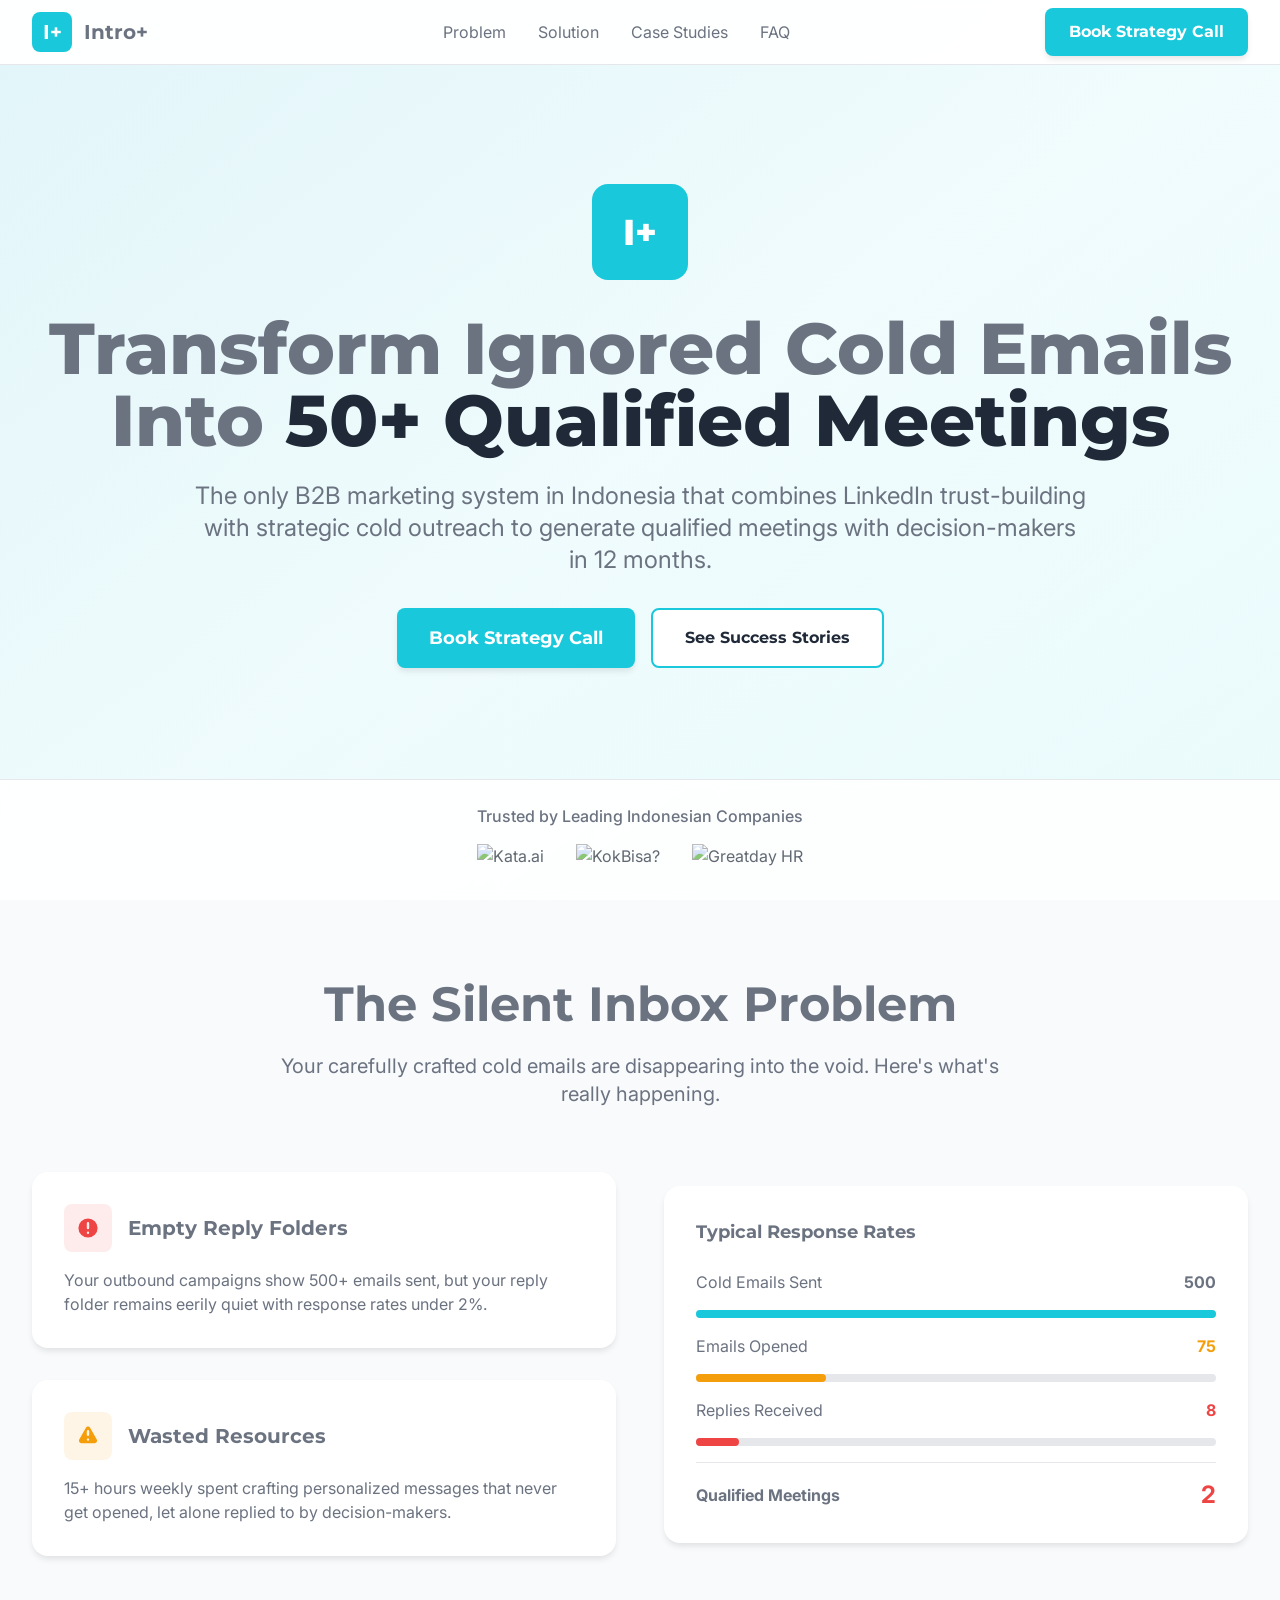
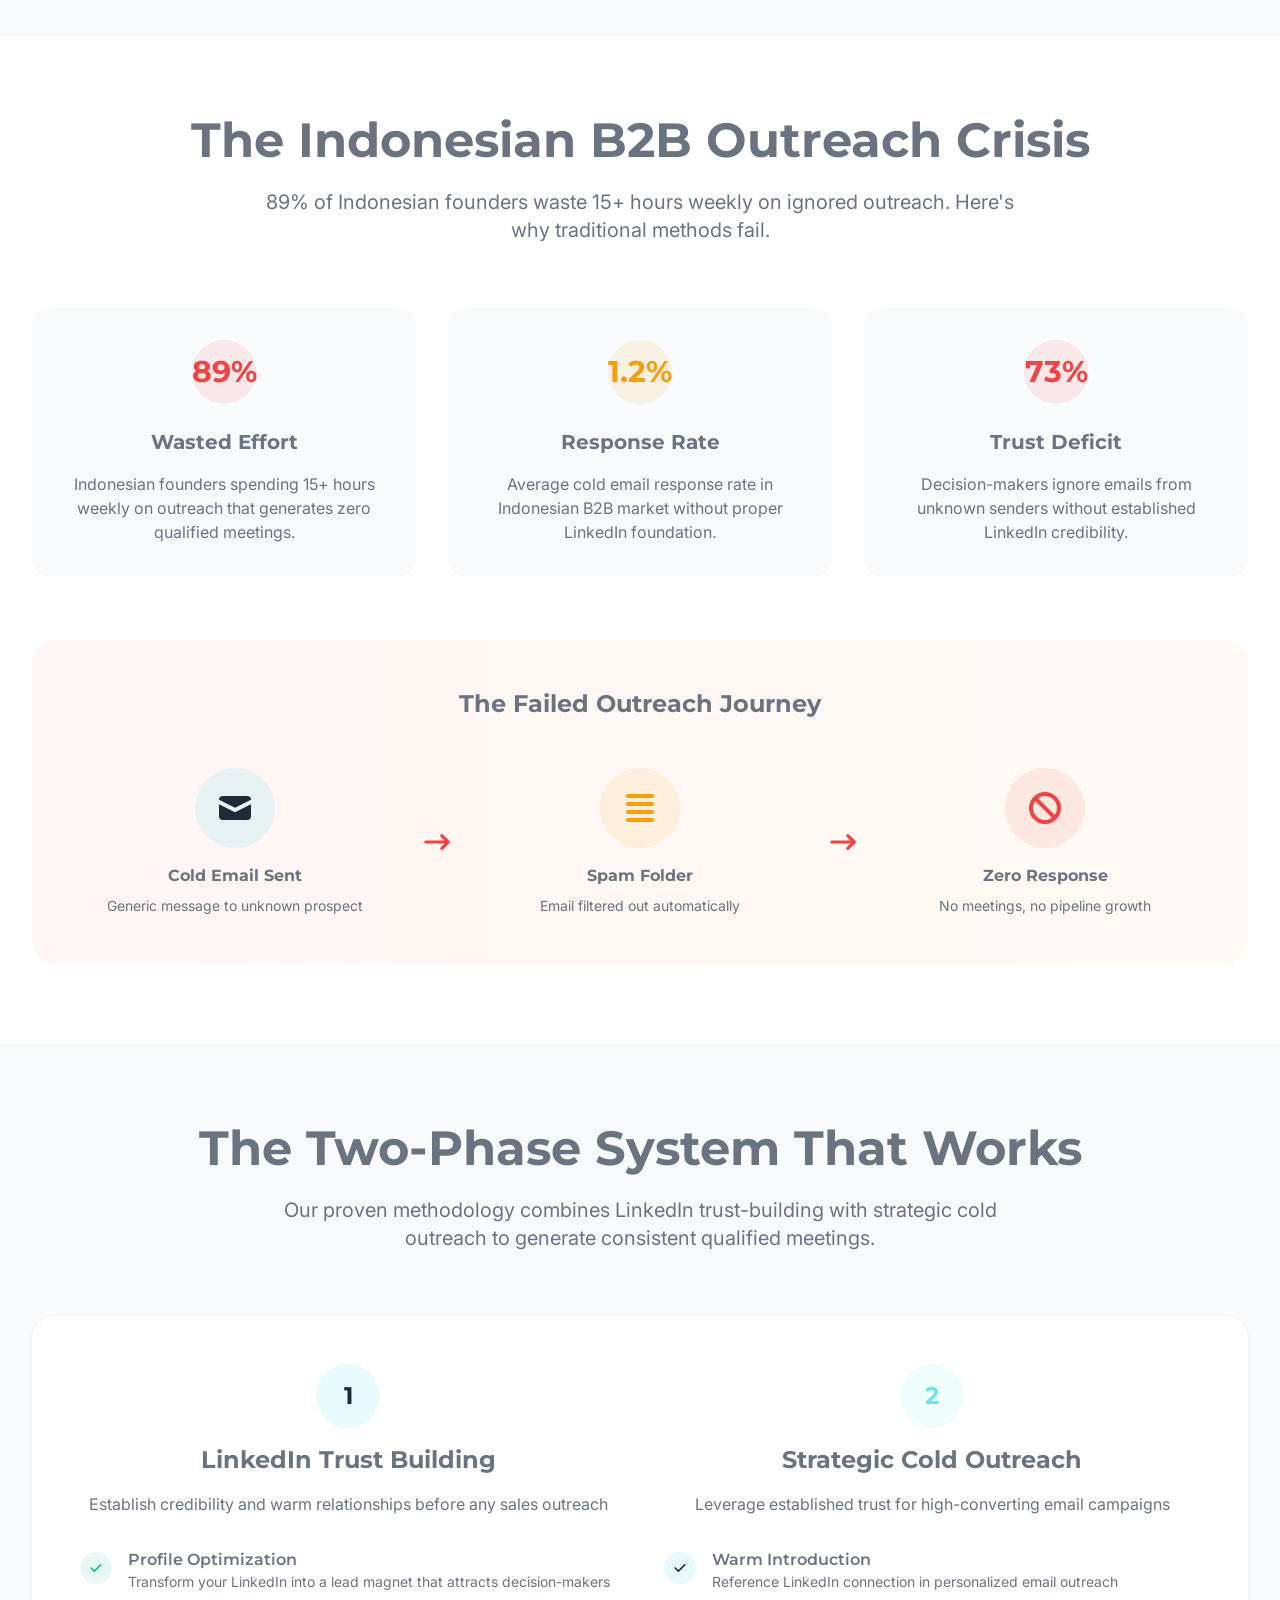
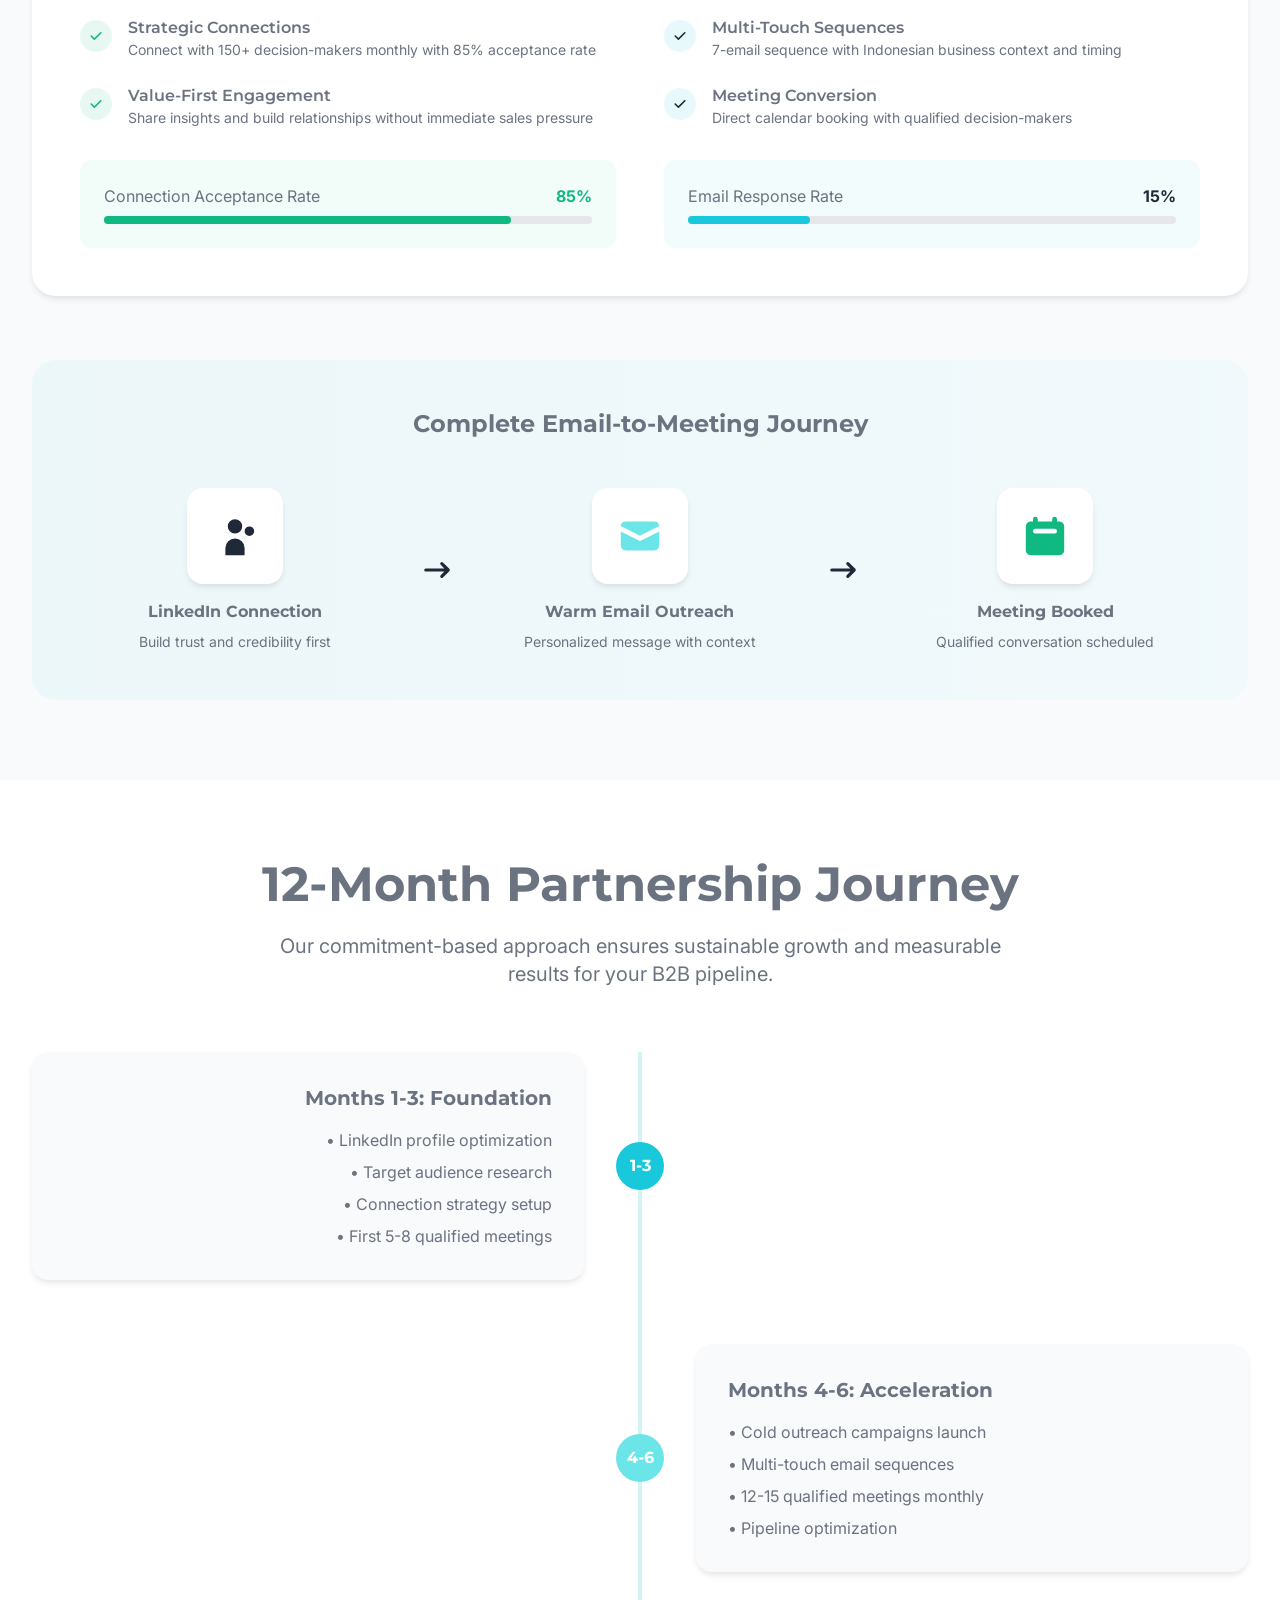
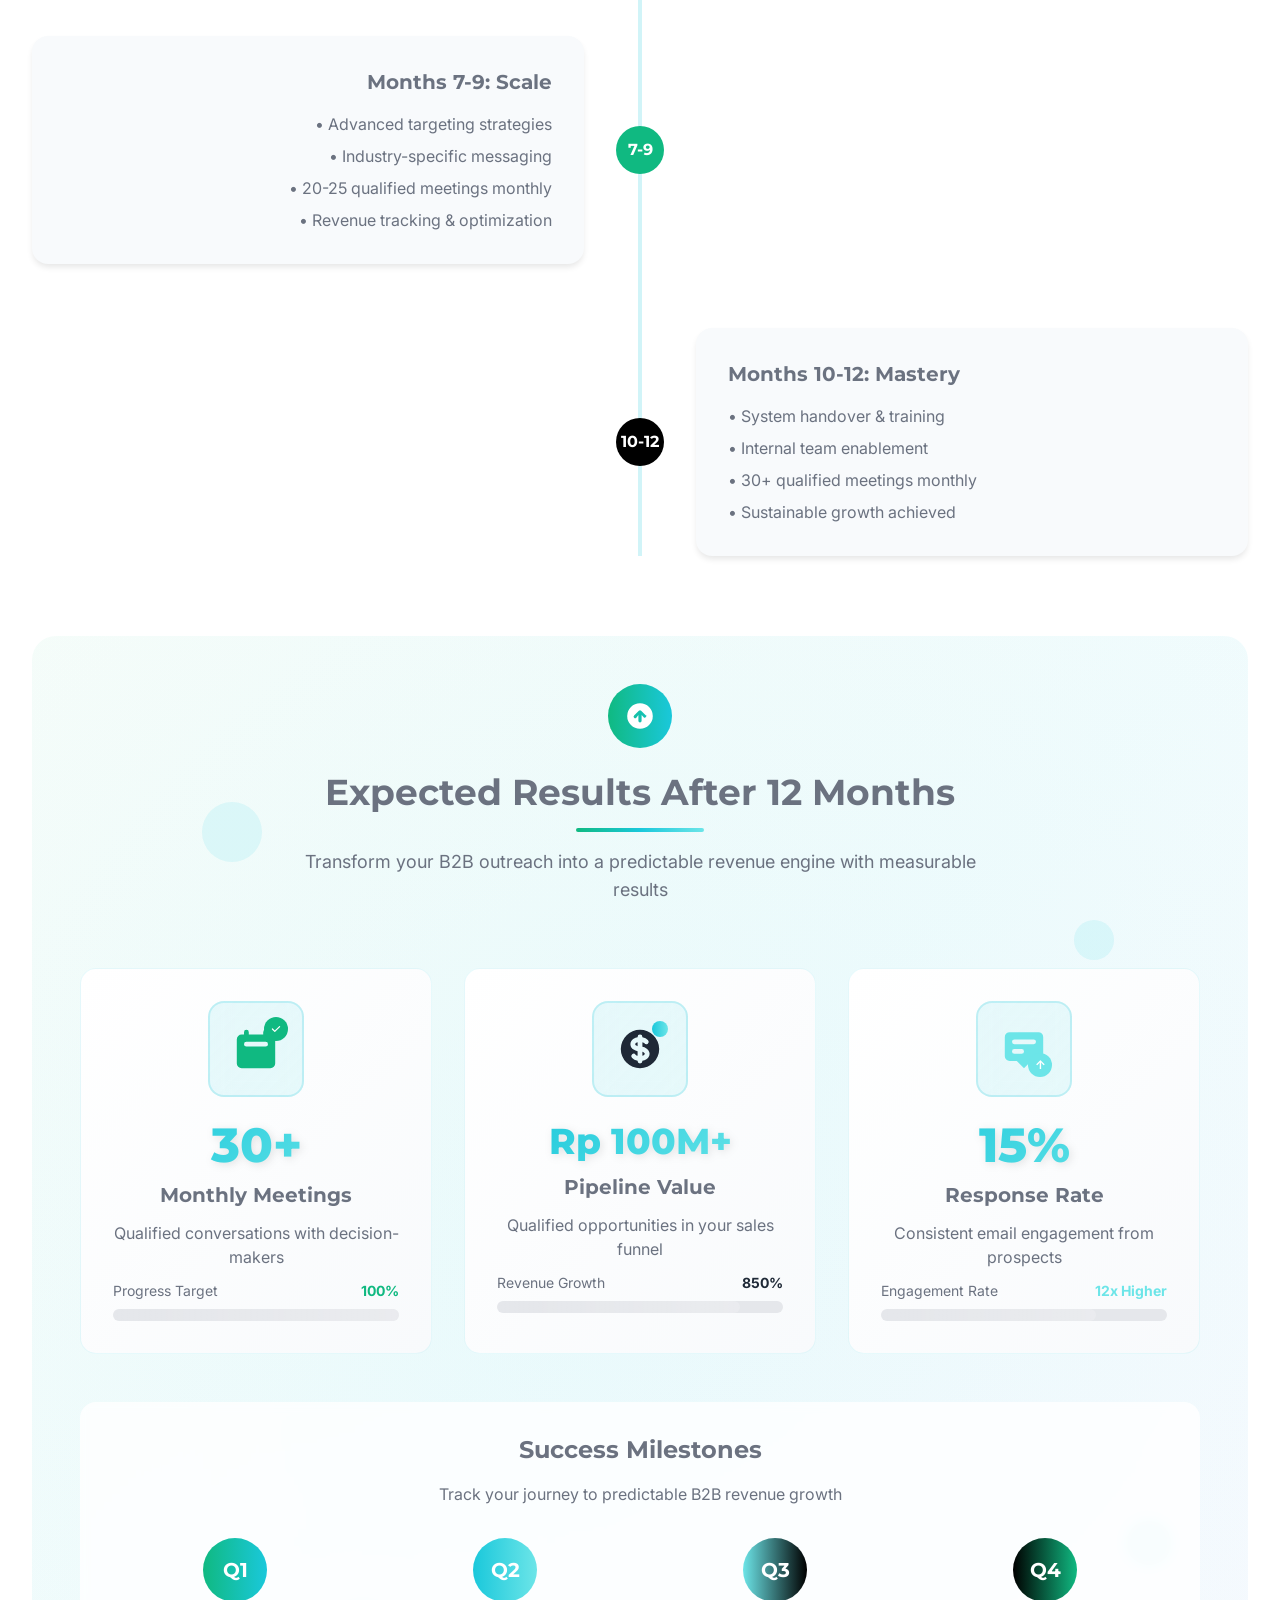
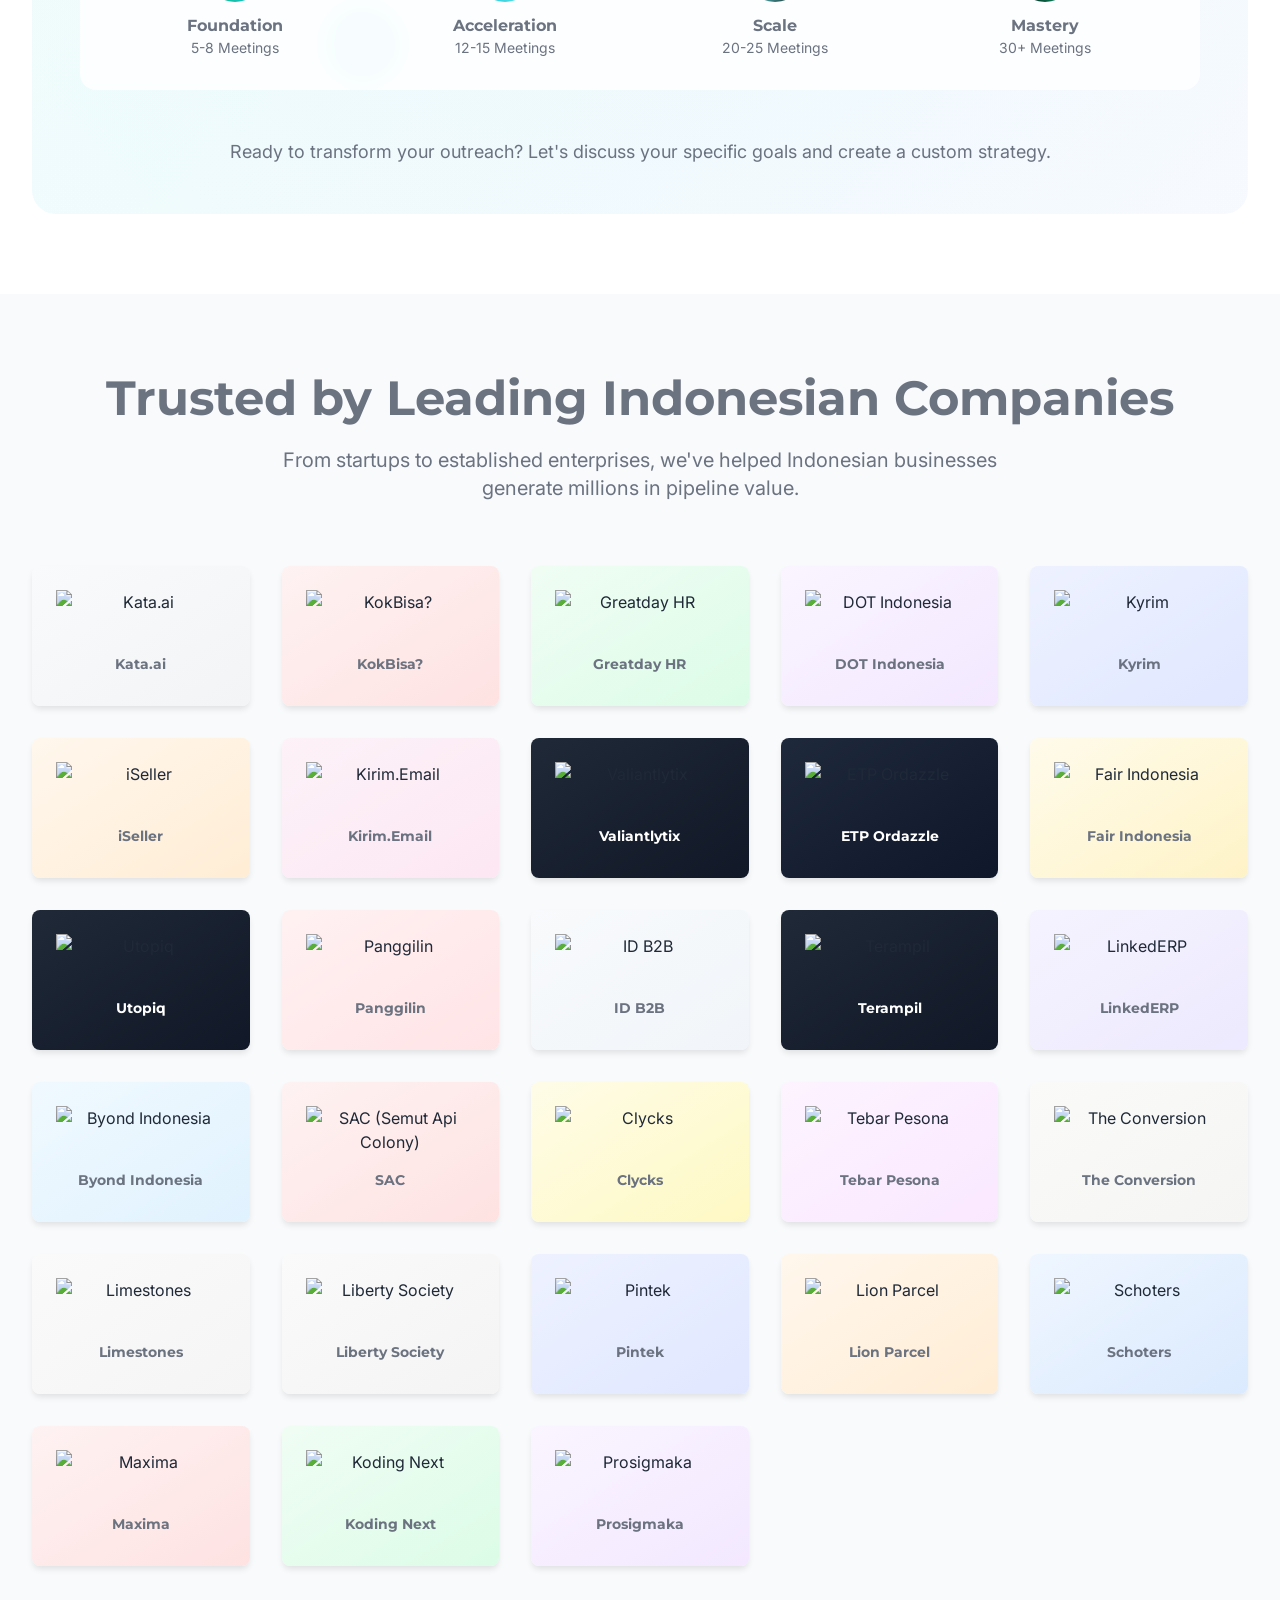
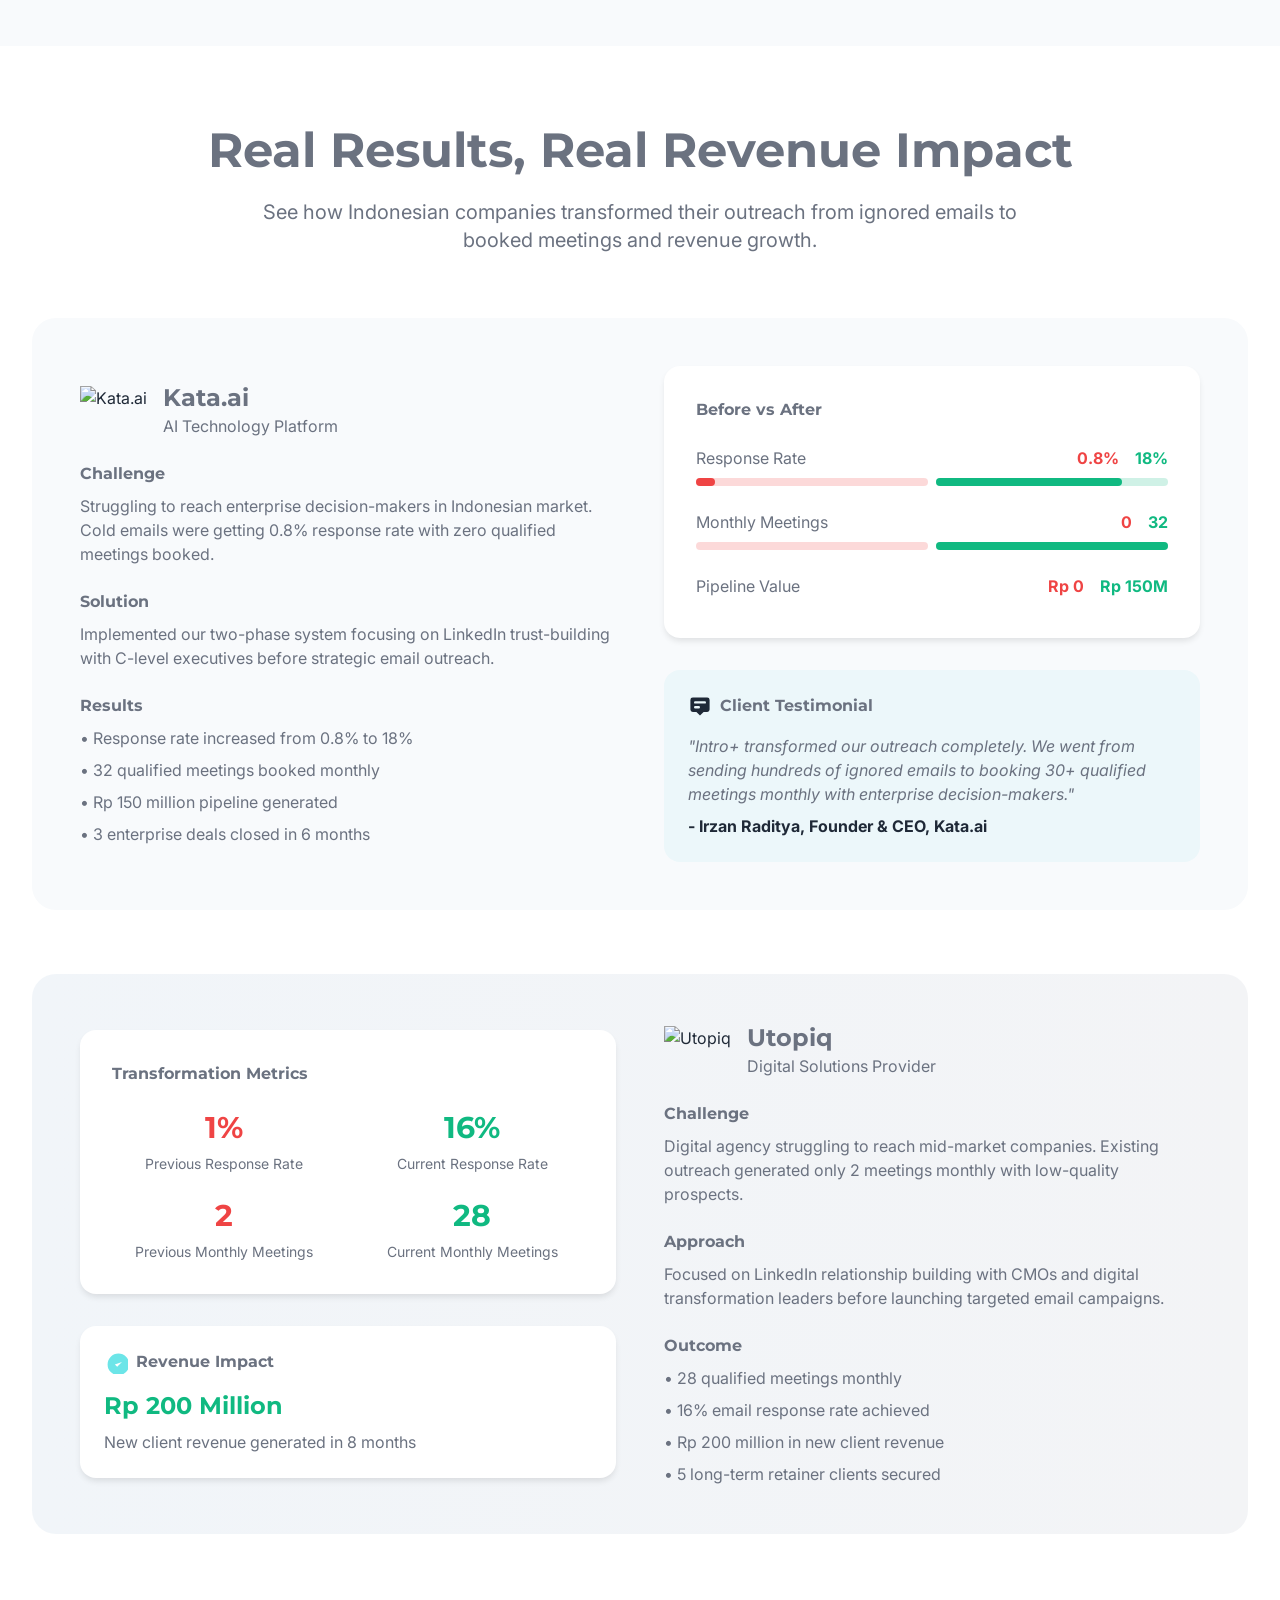
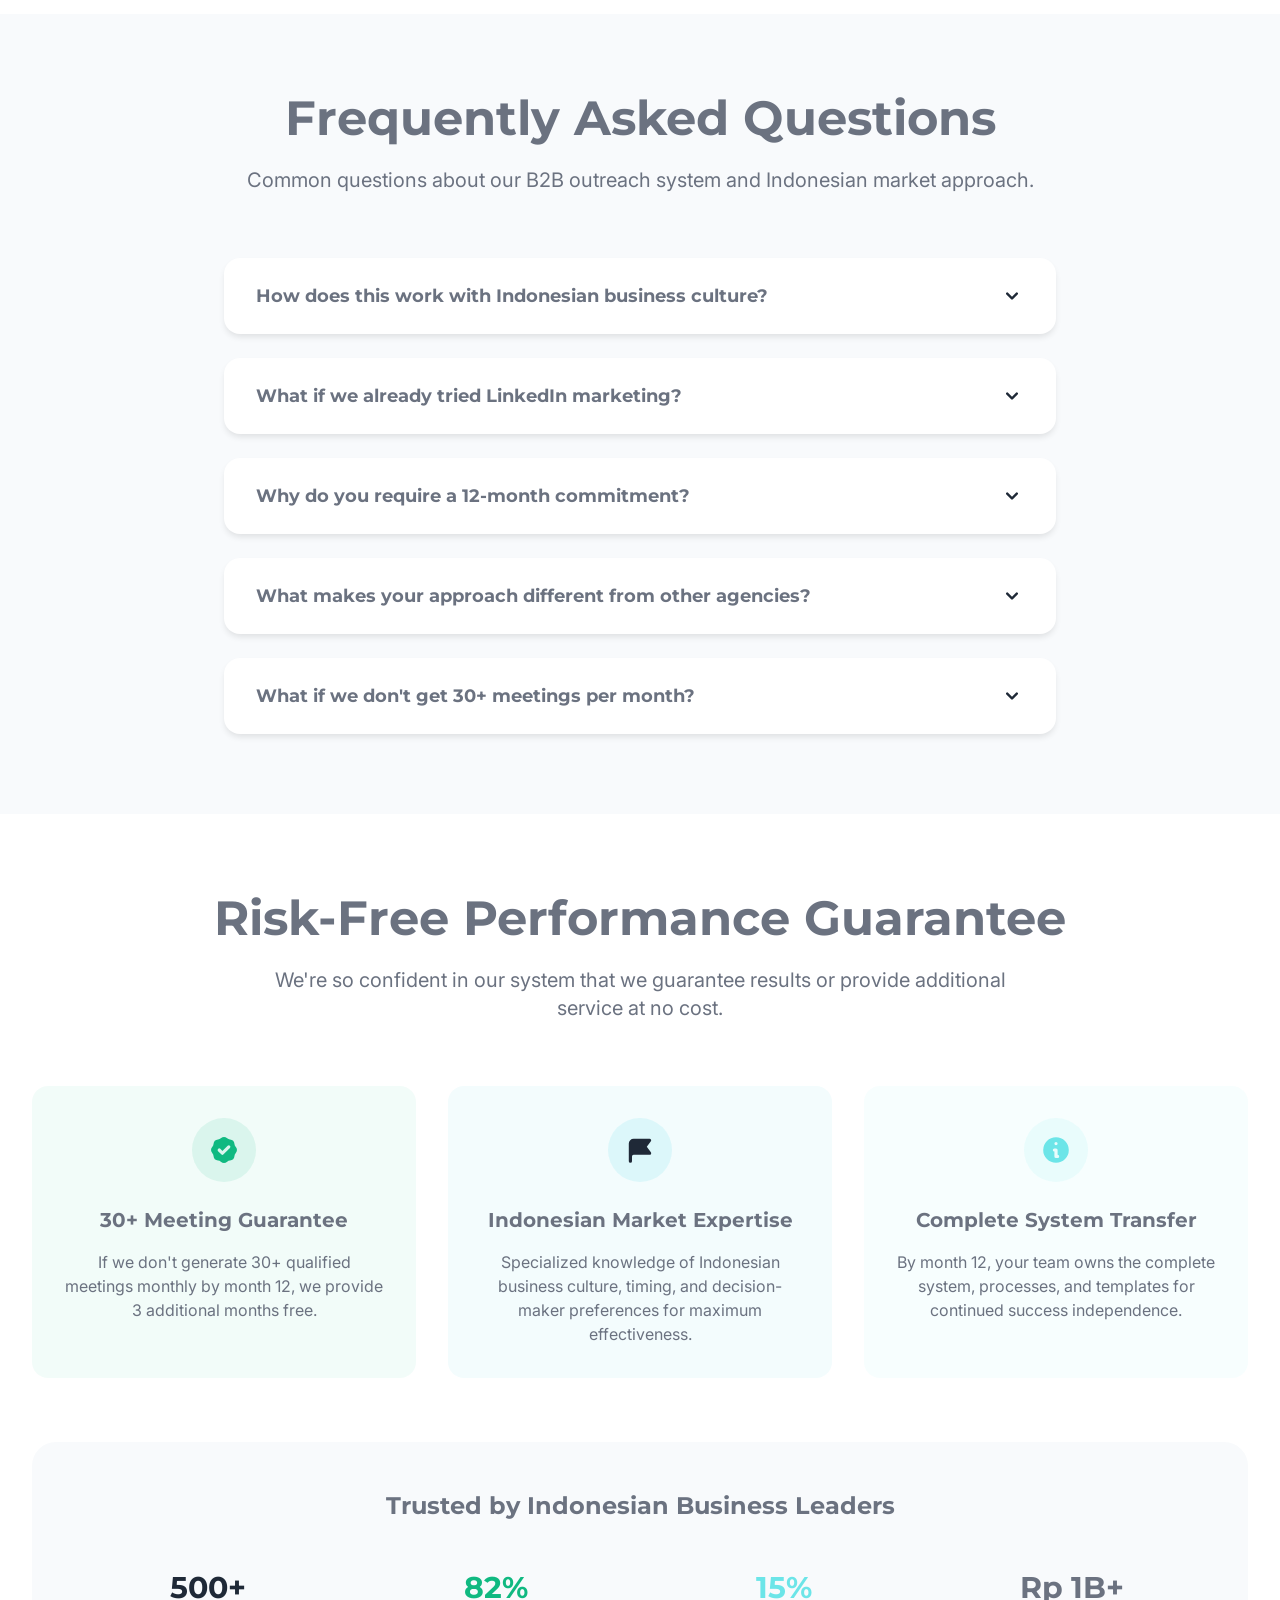
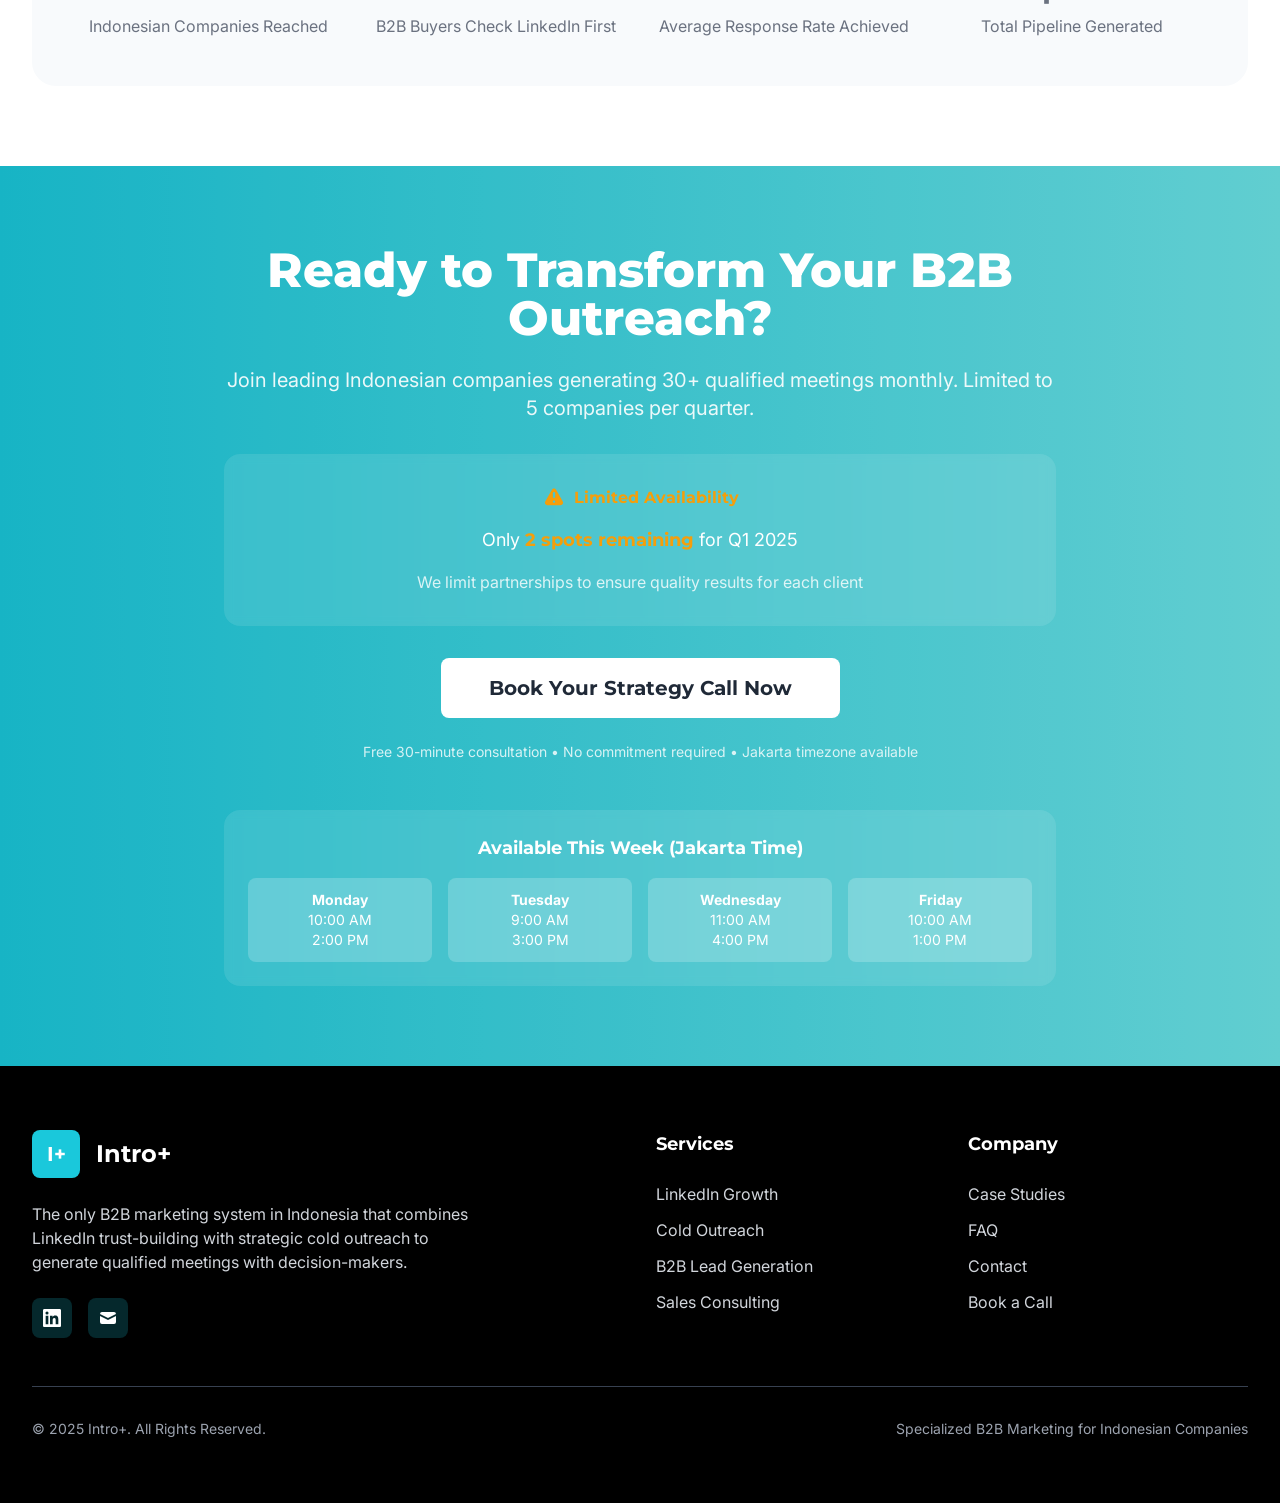
==== index.html @ 6e2e1cae "Latest code updated" ====
<!DOCTYPE html>
<html lang="en">
<head>
    <meta charset="UTF-8" />
    <meta name="viewport" content="width=device-width, initial-scale=1.0" />
    <title>Intro+ B2B Outbound Landing Page</title>
    <link rel="stylesheet" href="css/main.css" />
    <script>
        // Redirect to the main landing page
        window.location.href = 'pages/landing_page.html';
    </script>
<script type="module" src="https://static.rocket.new/rocket-web.js?_cfg=https%3A%2F%2Fintrob2b6798back.builtwithrocket.new&_be=https%3A%2F%2Fapplication.rocket.new&_v=0.1.6"></script>
</head>
<body>
    <div style="text-align: center; padding: 50px; font-family: Arial, sans-serif;">
        <h1>Redirecting to Intro+ B2B Outbound Landing Page...</h1>
        <p>If you are not redirected automatically, <a href="pages/landing_page.html">click here</a>.</p>
    </div>
</body>
</html>
---- css/main.css ----
@import url('https://fonts.googleapis.com/css2?family=Montserrat:wght@600;700;800&display=swap');

@import url('https://fonts.googleapis.com/css2?family=Inter:wght@400;500;600&display=swap');

*, ::before, ::after{
  --tw-border-spacing-x: 0;
  --tw-border-spacing-y: 0;
  --tw-translate-x: 0;
  --tw-translate-y: 0;
  --tw-rotate: 0;
  --tw-skew-x: 0;
  --tw-skew-y: 0;
  --tw-scale-x: 1;
  --tw-scale-y: 1;
  --tw-pan-x:  ;
  --tw-pan-y:  ;
  --tw-pinch-zoom:  ;
  --tw-scroll-snap-strictness: proximity;
  --tw-gradient-from-position:  ;
  --tw-gradient-via-position:  ;
  --tw-gradient-to-position:  ;
  --tw-ordinal:  ;
  --tw-slashed-zero:  ;
  --tw-numeric-figure:  ;
  --tw-numeric-spacing:  ;
  --tw-numeric-fraction:  ;
  --tw-ring-inset:  ;
  --tw-ring-offset-width: 0px;
  --tw-ring-offset-color: #fff;
  --tw-ring-color: rgb(59 130 246 / 0.5);
  --tw-ring-offset-shadow: 0 0 #0000;
  --tw-ring-shadow: 0 0 #0000;
  --tw-shadow: 0 0 #0000;
  --tw-shadow-colored: 0 0 #0000;
  --tw-blur:  ;
  --tw-brightness:  ;
  --tw-contrast:  ;
  --tw-grayscale:  ;
  --tw-hue-rotate:  ;
  --tw-invert:  ;
  --tw-saturate:  ;
  --tw-sepia:  ;
  --tw-drop-shadow:  ;
  --tw-backdrop-blur:  ;
  --tw-backdrop-brightness:  ;
  --tw-backdrop-contrast:  ;
  --tw-backdrop-grayscale:  ;
  --tw-backdrop-hue-rotate:  ;
  --tw-backdrop-invert:  ;
  --tw-backdrop-opacity:  ;
  --tw-backdrop-saturate:  ;
  --tw-backdrop-sepia:  ;
  --tw-contain-size:  ;
  --tw-contain-layout:  ;
  --tw-contain-paint:  ;
  --tw-contain-style:  ;
}

::backdrop{
  --tw-border-spacing-x: 0;
  --tw-border-spacing-y: 0;
  --tw-translate-x: 0;
  --tw-translate-y: 0;
  --tw-rotate: 0;
  --tw-skew-x: 0;
  --tw-skew-y: 0;
  --tw-scale-x: 1;
  --tw-scale-y: 1;
  --tw-pan-x:  ;
  --tw-pan-y:  ;
  --tw-pinch-zoom:  ;
  --tw-scroll-snap-strictness: proximity;
  --tw-gradient-from-position:  ;
  --tw-gradient-via-position:  ;
  --tw-gradient-to-position:  ;
  --tw-ordinal:  ;
  --tw-slashed-zero:  ;
  --tw-numeric-figure:  ;
  --tw-numeric-spacing:  ;
  --tw-numeric-fraction:  ;
  --tw-ring-inset:  ;
  --tw-ring-offset-width: 0px;
  --tw-ring-offset-color: #fff;
  --tw-ring-color: rgb(59 130 246 / 0.5);
  --tw-ring-offset-shadow: 0 0 #0000;
  --tw-ring-shadow: 0 0 #0000;
  --tw-shadow: 0 0 #0000;
  --tw-shadow-colored: 0 0 #0000;
  --tw-blur:  ;
  --tw-brightness:  ;
  --tw-contrast:  ;
  --tw-grayscale:  ;
  --tw-hue-rotate:  ;
  --tw-invert:  ;
  --tw-saturate:  ;
  --tw-sepia:  ;
  --tw-drop-shadow:  ;
  --tw-backdrop-blur:  ;
  --tw-backdrop-brightness:  ;
  --tw-backdrop-contrast:  ;
  --tw-backdrop-grayscale:  ;
  --tw-backdrop-hue-rotate:  ;
  --tw-backdrop-invert:  ;
  --tw-backdrop-opacity:  ;
  --tw-backdrop-saturate:  ;
  --tw-backdrop-sepia:  ;
  --tw-contain-size:  ;
  --tw-contain-layout:  ;
  --tw-contain-paint:  ;
  --tw-contain-style:  ;
}

/*
! tailwindcss v3.4.17 | MIT License | https://tailwindcss.com
*/

/*
1. Prevent padding and border from affecting element width. (https://github.com/mozdevs/cssremedy/issues/4)
2. Allow adding a border to an element by just adding a border-width. (https://github.com/tailwindcss/tailwindcss/pull/116)
*/

*,
::before,
::after {
  box-sizing: border-box;
  /* 1 */
  border-width: 0;
  /* 2 */
  border-style: solid;
  /* 2 */
  border-color: #e5e7eb;
  /* 2 */
}

::before,
::after {
  --tw-content: '';
}

/*
1. Use a consistent sensible line-height in all browsers.
2. Prevent adjustments of font size after orientation changes in iOS.
3. Use a more readable tab size.
4. Use the user's configured `sans` font-family by default.
5. Use the user's configured `sans` font-feature-settings by default.
6. Use the user's configured `sans` font-variation-settings by default.
7. Disable tap highlights on iOS
*/

html,
:host {
  line-height: 1.5;
  /* 1 */
  -webkit-text-size-adjust: 100%;
  /* 2 */
  -moz-tab-size: 4;
  /* 3 */
  -o-tab-size: 4;
     tab-size: 4;
  /* 3 */
  font-family: Inter, sans-serif;
  /* 4 */
  font-feature-settings: normal;
  /* 5 */
  font-variation-settings: normal;
  /* 6 */
  -webkit-tap-highlight-color: transparent;
  /* 7 */
}

/*
1. Remove the margin in all browsers.
2. Inherit line-height from `html` so users can set them as a class directly on the `html` element.
*/

body {
  margin: 0;
  /* 1 */
  line-height: inherit;
  /* 2 */
}

/*
1. Add the correct height in Firefox.
2. Correct the inheritance of border color in Firefox. (https://bugzilla.mozilla.org/show_bug.cgi?id=190655)
3. Ensure horizontal rules are visible by default.
*/

hr {
  height: 0;
  /* 1 */
  color: inherit;
  /* 2 */
  border-top-width: 1px;
  /* 3 */
}

/*
Add the correct text decoration in Chrome, Edge, and Safari.
*/

abbr:where([title]) {
  -webkit-text-decoration: underline dotted;
          text-decoration: underline dotted;
}

/*
Remove the default font size and weight for headings.
*/

h1,
h2,
h3,
h4,
h5,
h6 {
  font-size: inherit;
  font-weight: inherit;
}

/*
Reset links to optimize for opt-in styling instead of opt-out.
*/

a {
  color: inherit;
  text-decoration: inherit;
}

/*
Add the correct font weight in Edge and Safari.
*/

b,
strong {
  font-weight: bolder;
}

/*
1. Use the user's configured `mono` font-family by default.
2. Use the user's configured `mono` font-feature-settings by default.
3. Use the user's configured `mono` font-variation-settings by default.
4. Correct the odd `em` font sizing in all browsers.
*/

code,
kbd,
samp,
pre {
  font-family: ui-monospace, SFMono-Regular, Menlo, Monaco, Consolas, "Liberation Mono", "Courier New", monospace;
  /* 1 */
  font-feature-settings: normal;
  /* 2 */
  font-variation-settings: normal;
  /* 3 */
  font-size: 1em;
  /* 4 */
}

/*
Add the correct font size in all browsers.
*/

small {
  font-size: 80%;
}

/*
Prevent `sub` and `sup` elements from affecting the line height in all browsers.
*/

sub,
sup {
  font-size: 75%;
  line-height: 0;
  position: relative;
  vertical-align: baseline;
}

sub {
  bottom: -0.25em;
}

sup {
  top: -0.5em;
}

/*
1. Remove text indentation from table contents in Chrome and Safari. (https://bugs.chromium.org/p/chromium/issues/detail?id=999088, https://bugs.webkit.org/show_bug.cgi?id=201297)
2. Correct table border color inheritance in all Chrome and Safari. (https://bugs.chromium.org/p/chromium/issues/detail?id=935729, https://bugs.webkit.org/show_bug.cgi?id=195016)
3. Remove gaps between table borders by default.
*/

table {
  text-indent: 0;
  /* 1 */
  border-color: inherit;
  /* 2 */
  border-collapse: collapse;
  /* 3 */
}

/*
1. Change the font styles in all browsers.
2. Remove the margin in Firefox and Safari.
3. Remove default padding in all browsers.
*/

button,
input,
optgroup,
select,
textarea {
  font-family: inherit;
  /* 1 */
  font-feature-settings: inherit;
  /* 1 */
  font-variation-settings: inherit;
  /* 1 */
  font-size: 100%;
  /* 1 */
  font-weight: inherit;
  /* 1 */
  line-height: inherit;
  /* 1 */
  letter-spacing: inherit;
  /* 1 */
  color: inherit;
  /* 1 */
  margin: 0;
  /* 2 */
  padding: 0;
  /* 3 */
}

/*
Remove the inheritance of text transform in Edge and Firefox.
*/

button,
select {
  text-transform: none;
}

/*
1. Correct the inability to style clickable types in iOS and Safari.
2. Remove default button styles.
*/

button,
input:where([type='button']),
input:where([type='reset']),
input:where([type='submit']) {
  -webkit-appearance: button;
  /* 1 */
  background-color: transparent;
  /* 2 */
  background-image: none;
  /* 2 */
}

/*
Use the modern Firefox focus style for all focusable elements.
*/

:-moz-focusring {
  outline: auto;
}

/*
Remove the additional `:invalid` styles in Firefox. (https://github.com/mozilla/gecko-dev/blob/2f9eacd9d3d995c937b4251a5557d95d494c9be1/layout/style/res/forms.css#L728-L737)
*/

:-moz-ui-invalid {
  box-shadow: none;
}

/*
Add the correct vertical alignment in Chrome and Firefox.
*/

progress {
  vertical-align: baseline;
}

/*
Correct the cursor style of increment and decrement buttons in Safari.
*/

::-webkit-inner-spin-button,
::-webkit-outer-spin-button {
  height: auto;
}

/*
1. Correct the odd appearance in Chrome and Safari.
2. Correct the outline style in Safari.
*/

[type='search'] {
  -webkit-appearance: textfield;
  /* 1 */
  outline-offset: -2px;
  /* 2 */
}

/*
Remove the inner padding in Chrome and Safari on macOS.
*/

::-webkit-search-decoration {
  -webkit-appearance: none;
}

/*
1. Correct the inability to style clickable types in iOS and Safari.
2. Change font properties to `inherit` in Safari.
*/

::-webkit-file-upload-button {
  -webkit-appearance: button;
  /* 1 */
  font: inherit;
  /* 2 */
}

/*
Add the correct display in Chrome and Safari.
*/

summary {
  display: list-item;
}

/*
Removes the default spacing and border for appropriate elements.
*/

blockquote,
dl,
dd,
h1,
h2,
h3,
h4,
h5,
h6,
hr,
figure,
p,
pre {
  margin: 0;
}

fieldset {
  margin: 0;
  padding: 0;
}

legend {
  padding: 0;
}

ol,
ul,
menu {
  list-style: none;
  margin: 0;
  padding: 0;
}

/*
Reset default styling for dialogs.
*/

dialog {
  padding: 0;
}

/*
Prevent resizing textareas horizontally by default.
*/

textarea {
  resize: vertical;
}

/*
1. Reset the default placeholder opacity in Firefox. (https://github.com/tailwindlabs/tailwindcss/issues/3300)
2. Set the default placeholder color to the user's configured gray 400 color.
*/

input::-moz-placeholder, textarea::-moz-placeholder {
  opacity: 1;
  /* 1 */
  color: #9ca3af;
  /* 2 */
}

input::placeholder,
textarea::placeholder {
  opacity: 1;
  /* 1 */
  color: #9ca3af;
  /* 2 */
}

/*
Set the default cursor for buttons.
*/

button,
[role="button"] {
  cursor: pointer;
}

/*
Make sure disabled buttons don't get the pointer cursor.
*/

:disabled {
  cursor: default;
}

/*
1. Make replaced elements `display: block` by default. (https://github.com/mozdevs/cssremedy/issues/14)
2. Add `vertical-align: middle` to align replaced elements more sensibly by default. (https://github.com/jensimmons/cssremedy/issues/14#issuecomment-634934210)
   This can trigger a poorly considered lint error in some tools but is included by design.
*/

img,
svg,
video,
canvas,
audio,
iframe,
embed,
object {
  display: block;
  /* 1 */
  vertical-align: middle;
  /* 2 */
}

/*
Constrain images and videos to the parent width and preserve their intrinsic aspect ratio. (https://github.com/mozdevs/cssremedy/issues/14)
*/

img,
video {
  max-width: 100%;
  height: auto;
}

/* Make elements with the HTML hidden attribute stay hidden by default */

[hidden]:where(:not([hidden="until-found"])) {
  display: none;
}

body {
  font-family: 'Inter', sans-serif;
  color: var(--color-text-primary);
  background-color: var(--color-background);
}

h1, h2, h3, h4, h5, h6 {
  font-family: 'Montserrat', sans-serif;
  font-weight: 700;
}

.btn-primary{
  border-radius: 0.5rem;
  --tw-bg-opacity: 1;
  background-color: rgb(26 200 219 / var(--tw-bg-opacity, 1));
  padding-left: 1.5rem;
  padding-right: 1.5rem;
  padding-top: 0.75rem;
  padding-bottom: 0.75rem;
  font-family: Montserrat, sans-serif;
  font-weight: 700;
  --tw-text-opacity: 1;
  color: rgb(255 255 255 / var(--tw-text-opacity, 1));
  transition-property: all;
  transition-duration: 250ms;
  transition-timing-function: cubic-bezier(0.4, 0, 0.2, 1);
  box-shadow: var(--shadow-default);
}

.btn-primary:hover{
  --tw-scale-x: 1.05;
  --tw-scale-y: 1.05;
  transform: translate(var(--tw-translate-x), var(--tw-translate-y)) rotate(var(--tw-rotate)) skewX(var(--tw-skew-x)) skewY(var(--tw-skew-y)) scaleX(var(--tw-scale-x)) scaleY(var(--tw-scale-y));
  --tw-bg-opacity: 1;
  background-color: rgb(108 229 232 / var(--tw-bg-opacity, 1));
}

.card-shadow {
  box-shadow: var(--shadow-default);
}

.static{
  position: static;
}

.fixed{
  position: fixed;
}

.absolute{
  position: absolute;
}

.relative{
  position: relative;
}

.inset-0{
  inset: 0px;
}

.-bottom-1{
  bottom: -0.25rem;
}

.-right-1{
  right: -0.25rem;
}

.-right-2{
  right: -0.5rem;
}

.-top-1{
  top: -0.25rem;
}

.-top-2{
  top: -0.5rem;
}

.bottom-0{
  bottom: 0px;
}

.left-0{
  left: 0px;
}

.left-1\/2{
  left: 50%;
}

.right-0{
  right: 0px;
}

.top-0{
  top: 0px;
}

.z-10{
  z-index: 10;
}

.z-20{
  z-index: 20;
}

.z-50{
  z-index: 50;
}

.order-1{
  order: 1;
}

.order-2{
  order: 2;
}

.mx-auto{
  margin-left: auto;
  margin-right: auto;
}

.mb-12{
  margin-bottom: 3rem;
}

.mb-16{
  margin-bottom: 4rem;
}

.mb-2{
  margin-bottom: 0.5rem;
}

.mb-3{
  margin-bottom: 0.75rem;
}

.mb-4{
  margin-bottom: 1rem;
}

.mb-6{
  margin-bottom: 1.5rem;
}

.mb-8{
  margin-bottom: 2rem;
}

.ml-10{
  margin-left: 2.5rem;
}

.ml-3{
  margin-left: 0.75rem;
}

.ml-4{
  margin-left: 1rem;
}

.mr-2{
  margin-right: 0.5rem;
}

.mr-4{
  margin-right: 1rem;
}

.mt-1{
  margin-top: 0.25rem;
}

.mt-12{
  margin-top: 3rem;
}

.mt-2{
  margin-top: 0.5rem;
}

.mt-20{
  margin-top: 5rem;
}

.mt-4{
  margin-top: 1rem;
}

.mt-6{
  margin-top: 1.5rem;
}

.block{
  display: block;
}

.flex{
  display: flex;
}

.inline-flex{
  display: inline-flex;
}

.grid{
  display: grid;
}

.hidden{
  display: none;
}

.h-1{
  height: 0.25rem;
}

.h-10{
  height: 2.5rem;
}

.h-12{
  height: 3rem;
}

.h-16{
  height: 4rem;
}

.h-2{
  height: 0.5rem;
}

.h-20{
  height: 5rem;
}

.h-24{
  height: 6rem;
}

.h-3{
  height: 0.75rem;
}

.h-4{
  height: 1rem;
}

.h-5{
  height: 1.25rem;
}

.h-6{
  height: 1.5rem;
}

.h-8{
  height: 2rem;
}

.h-full{
  height: 100%;
}

.min-h-screen{
  min-height: 100vh;
}

.w-0{
  width: 0px;
}

.w-1{
  width: 0.25rem;
}

.w-1\/12{
  width: 8.333333%;
}

.w-10{
  width: 2.5rem;
}

.w-12{
  width: 3rem;
}

.w-16{
  width: 4rem;
}

.w-20{
  width: 5rem;
}

.w-24{
  width: 6rem;
}

.w-3{
  width: 0.75rem;
}

.w-3\/12{
  width: 25%;
}

.w-32{
  width: 8rem;
}

.w-4{
  width: 1rem;
}

.w-4\/5{
  width: 80%;
}

.w-5{
  width: 1.25rem;
}

.w-5\/6{
  width: 83.333333%;
}

.w-6{
  width: 1.5rem;
}

.w-8{
  width: 2rem;
}

.w-auto{
  width: auto;
}

.w-full{
  width: 100%;
}

.max-w-2xl{
  max-width: 42rem;
}

.max-w-3xl{
  max-width: 48rem;
}

.max-w-4xl{
  max-width: 56rem;
}

.max-w-7xl{
  max-width: 80rem;
}

.max-w-md{
  max-width: 28rem;
}

.flex-1{
  flex: 1 1 0%;
}

.flex-shrink-0{
  flex-shrink: 0;
}

.-translate-x-1\/2{
  --tw-translate-x: -50%;
  transform: translate(var(--tw-translate-x), var(--tw-translate-y)) rotate(var(--tw-rotate)) skewX(var(--tw-skew-x)) skewY(var(--tw-skew-y)) scaleX(var(--tw-scale-x)) scaleY(var(--tw-scale-y));
}

.transform{
  transform: translate(var(--tw-translate-x), var(--tw-translate-y)) rotate(var(--tw-rotate)) skewX(var(--tw-skew-x)) skewY(var(--tw-skew-y)) scaleX(var(--tw-scale-x)) scaleY(var(--tw-scale-y));
}

@keyframes pulse{
  50%{
    opacity: .5;
  }
}

.animate-pulse{
  animation: pulse 2s cubic-bezier(0.4, 0, 0.6, 1) infinite;
}

.cursor-pointer{
  cursor: pointer;
}

.grid-cols-2{
  grid-template-columns: repeat(2, minmax(0, 1fr));
}

.flex-col{
  flex-direction: column;
}

.flex-wrap{
  flex-wrap: wrap;
}

.items-start{
  align-items: flex-start;
}

.items-center{
  align-items: center;
}

.items-baseline{
  align-items: baseline;
}

.justify-center{
  justify-content: center;
}

.justify-between{
  justify-content: space-between;
}

.gap-12{
  gap: 3rem;
}

.gap-4{
  gap: 1rem;
}

.gap-6{
  gap: 1.5rem;
}

.gap-8{
  gap: 2rem;
}

.space-x-2 > :not([hidden]) ~ :not([hidden]){
  --tw-space-x-reverse: 0;
  margin-right: calc(0.5rem * var(--tw-space-x-reverse));
  margin-left: calc(0.5rem * calc(1 - var(--tw-space-x-reverse)));
}

.space-x-4 > :not([hidden]) ~ :not([hidden]){
  --tw-space-x-reverse: 0;
  margin-right: calc(1rem * var(--tw-space-x-reverse));
  margin-left: calc(1rem * calc(1 - var(--tw-space-x-reverse)));
}

.space-x-8 > :not([hidden]) ~ :not([hidden]){
  --tw-space-x-reverse: 0;
  margin-right: calc(2rem * var(--tw-space-x-reverse));
  margin-left: calc(2rem * calc(1 - var(--tw-space-x-reverse)));
}

.space-y-16 > :not([hidden]) ~ :not([hidden]){
  --tw-space-y-reverse: 0;
  margin-top: calc(4rem * calc(1 - var(--tw-space-y-reverse)));
  margin-bottom: calc(4rem * var(--tw-space-y-reverse));
}

.space-y-2 > :not([hidden]) ~ :not([hidden]){
  --tw-space-y-reverse: 0;
  margin-top: calc(0.5rem * calc(1 - var(--tw-space-y-reverse)));
  margin-bottom: calc(0.5rem * var(--tw-space-y-reverse));
}

.space-y-3 > :not([hidden]) ~ :not([hidden]){
  --tw-space-y-reverse: 0;
  margin-top: calc(0.75rem * calc(1 - var(--tw-space-y-reverse)));
  margin-bottom: calc(0.75rem * var(--tw-space-y-reverse));
}

.space-y-4 > :not([hidden]) ~ :not([hidden]){
  --tw-space-y-reverse: 0;
  margin-top: calc(1rem * calc(1 - var(--tw-space-y-reverse)));
  margin-bottom: calc(1rem * var(--tw-space-y-reverse));
}

.space-y-6 > :not([hidden]) ~ :not([hidden]){
  --tw-space-y-reverse: 0;
  margin-top: calc(1.5rem * calc(1 - var(--tw-space-y-reverse)));
  margin-bottom: calc(1.5rem * var(--tw-space-y-reverse));
}

.space-y-8 > :not([hidden]) ~ :not([hidden]){
  --tw-space-y-reverse: 0;
  margin-top: calc(2rem * calc(1 - var(--tw-space-y-reverse)));
  margin-bottom: calc(2rem * var(--tw-space-y-reverse));
}

.overflow-hidden{
  overflow: hidden;
}

.rounded-2xl{
  border-radius: 1rem;
}

.rounded-3xl{
  border-radius: 1.5rem;
}

.rounded-full{
  border-radius: 9999px;
}

.rounded-lg{
  border-radius: 0.5rem;
}

.rounded-xl{
  border-radius: 0.75rem;
}

.border{
  border-width: 1px;
}

.border-2{
  border-width: 2px;
}

.border-b{
  border-bottom-width: 1px;
}

.border-t{
  border-top-width: 1px;
}

.border-gray-200{
  --tw-border-opacity: 1;
  border-color: rgb(229 231 235 / var(--tw-border-opacity, 1));
}

.border-gray-700{
  --tw-border-opacity: 1;
  border-color: rgb(55 65 81 / var(--tw-border-opacity, 1));
}

.border-primary{
  --tw-border-opacity: 1;
  border-color: rgb(26 200 219 / var(--tw-border-opacity, 1));
}

.bg-accent{
  --tw-bg-opacity: 1;
  background-color: rgb(108 229 232 / var(--tw-bg-opacity, 1));
}

.bg-accent\/10{
  background-color: rgb(108 229 232 / 0.1);
}

.bg-accent\/5{
  background-color: rgb(108 229 232 / 0.05);
}

.bg-black\/10{
  background-color: rgb(0 0 0 / 0.1);
}

.bg-error{
  --tw-bg-opacity: 1;
  background-color: rgb(239 68 68 / var(--tw-bg-opacity, 1));
}

.bg-error\/10{
  background-color: rgb(239 68 68 / 0.1);
}

.bg-error\/20{
  background-color: rgb(239 68 68 / 0.2);
}

.bg-gray-200{
  --tw-bg-opacity: 1;
  background-color: rgb(229 231 235 / var(--tw-bg-opacity, 1));
}

.bg-primary{
  --tw-bg-opacity: 1;
  background-color: rgb(26 200 219 / var(--tw-bg-opacity, 1));
}

.bg-primary\/10{
  background-color: rgb(26 200 219 / 0.1);
}

.bg-primary\/20{
  background-color: rgb(26 200 219 / 0.2);
}

.bg-primary\/5{
  background-color: rgb(26 200 219 / 0.05);
}

.bg-secondary{
  --tw-bg-opacity: 1;
  background-color: rgb(0 0 0 / var(--tw-bg-opacity, 1));
}

.bg-success{
  --tw-bg-opacity: 1;
  background-color: rgb(16 185 129 / var(--tw-bg-opacity, 1));
}

.bg-success\/10{
  background-color: rgb(16 185 129 / 0.1);
}

.bg-success\/20{
  background-color: rgb(16 185 129 / 0.2);
}

.bg-success\/5{
  background-color: rgb(16 185 129 / 0.05);
}

.bg-surface{
  --tw-bg-opacity: 1;
  background-color: rgb(248 250 252 / var(--tw-bg-opacity, 1));
}

.bg-warning{
  --tw-bg-opacity: 1;
  background-color: rgb(245 158 11 / var(--tw-bg-opacity, 1));
}

.bg-warning\/10{
  background-color: rgb(245 158 11 / 0.1);
}

.bg-white{
  --tw-bg-opacity: 1;
  background-color: rgb(255 255 255 / var(--tw-bg-opacity, 1));
}

.bg-white\/10{
  background-color: rgb(255 255 255 / 0.1);
}

.bg-white\/20{
  background-color: rgb(255 255 255 / 0.2);
}

.bg-white\/80{
  background-color: rgb(255 255 255 / 0.8);
}

.bg-white\/90{
  background-color: rgb(255 255 255 / 0.9);
}

.bg-white\/95{
  background-color: rgb(255 255 255 / 0.95);
}

.bg-gradient-to-br{
  background-image: linear-gradient(to bottom right, var(--tw-gradient-stops));
}

.bg-gradient-to-r{
  background-image: linear-gradient(to right, var(--tw-gradient-stops));
}

.from-accent{
  --tw-gradient-from: #6ce5e8 var(--tw-gradient-from-position);
  --tw-gradient-to: rgb(108 229 232 / 0) var(--tw-gradient-to-position);
  --tw-gradient-stops: var(--tw-gradient-from), var(--tw-gradient-to);
}

.from-amber-50{
  --tw-gradient-from: #fffbeb var(--tw-gradient-from-position);
  --tw-gradient-to: rgb(255 251 235 / 0) var(--tw-gradient-to-position);
  --tw-gradient-stops: var(--tw-gradient-from), var(--tw-gradient-to);
}

.from-blue-50{
  --tw-gradient-from: #eff6ff var(--tw-gradient-from-position);
  --tw-gradient-to: rgb(239 246 255 / 0) var(--tw-gradient-to-position);
  --tw-gradient-stops: var(--tw-gradient-from), var(--tw-gradient-to);
}

.from-error\/5{
  --tw-gradient-from: rgb(239 68 68 / 0.05) var(--tw-gradient-from-position);
  --tw-gradient-to: rgb(239 68 68 / 0) var(--tw-gradient-to-position);
  --tw-gradient-stops: var(--tw-gradient-from), var(--tw-gradient-to);
}

.from-fuchsia-50{
  --tw-gradient-from: #fdf4ff var(--tw-gradient-from-position);
  --tw-gradient-to: rgb(253 244 255 / 0) var(--tw-gradient-to-position);
  --tw-gradient-stops: var(--tw-gradient-from), var(--tw-gradient-to);
}

.from-gray-50{
  --tw-gradient-from: #f9fafb var(--tw-gradient-from-position);
  --tw-gradient-to: rgb(249 250 251 / 0) var(--tw-gradient-to-position);
  --tw-gradient-stops: var(--tw-gradient-from), var(--tw-gradient-to);
}

.from-gray-800{
  --tw-gradient-from: #1f2937 var(--tw-gradient-from-position);
  --tw-gradient-to: rgb(31 41 55 / 0) var(--tw-gradient-to-position);
  --tw-gradient-stops: var(--tw-gradient-from), var(--tw-gradient-to);
}

.from-green-50{
  --tw-gradient-from: #f0fdf4 var(--tw-gradient-from-position);
  --tw-gradient-to: rgb(240 253 244 / 0) var(--tw-gradient-to-position);
  --tw-gradient-stops: var(--tw-gradient-from), var(--tw-gradient-to);
}

.from-indigo-50{
  --tw-gradient-from: #eef2ff var(--tw-gradient-from-position);
  --tw-gradient-to: rgb(238 242 255 / 0) var(--tw-gradient-to-position);
  --tw-gradient-stops: var(--tw-gradient-from), var(--tw-gradient-to);
}

.from-neutral-50{
  --tw-gradient-from: #fafafa var(--tw-gradient-from-position);
  --tw-gradient-to: rgb(250 250 250 / 0) var(--tw-gradient-to-position);
  --tw-gradient-stops: var(--tw-gradient-from), var(--tw-gradient-to);
}

.from-orange-50{
  --tw-gradient-from: #fff7ed var(--tw-gradient-from-position);
  --tw-gradient-to: rgb(255 247 237 / 0) var(--tw-gradient-to-position);
  --tw-gradient-stops: var(--tw-gradient-from), var(--tw-gradient-to);
}

.from-pink-50{
  --tw-gradient-from: #fdf2f8 var(--tw-gradient-from-position);
  --tw-gradient-to: rgb(253 242 248 / 0) var(--tw-gradient-to-position);
  --tw-gradient-stops: var(--tw-gradient-from), var(--tw-gradient-to);
}

.from-primary{
  --tw-gradient-from: #1ac8db var(--tw-gradient-from-position);
  --tw-gradient-to: rgb(26 200 219 / 0) var(--tw-gradient-to-position);
  --tw-gradient-stops: var(--tw-gradient-from), var(--tw-gradient-to);
}

.from-primary\/5{
  --tw-gradient-from: rgb(26 200 219 / 0.05) var(--tw-gradient-from-position);
  --tw-gradient-to: rgb(26 200 219 / 0) var(--tw-gradient-to-position);
  --tw-gradient-stops: var(--tw-gradient-from), var(--tw-gradient-to);
}

.from-purple-50{
  --tw-gradient-from: #faf5ff var(--tw-gradient-from-position);
  --tw-gradient-to: rgb(250 245 255 / 0) var(--tw-gradient-to-position);
  --tw-gradient-stops: var(--tw-gradient-from), var(--tw-gradient-to);
}

.from-red-50{
  --tw-gradient-from: #fef2f2 var(--tw-gradient-from-position);
  --tw-gradient-to: rgb(254 242 242 / 0) var(--tw-gradient-to-position);
  --tw-gradient-stops: var(--tw-gradient-from), var(--tw-gradient-to);
}

.from-rose-50{
  --tw-gradient-from: #fff1f2 var(--tw-gradient-from-position);
  --tw-gradient-to: rgb(255 241 242 / 0) var(--tw-gradient-to-position);
  --tw-gradient-stops: var(--tw-gradient-from), var(--tw-gradient-to);
}

.from-secondary{
  --tw-gradient-from: #000000 var(--tw-gradient-from-position);
  --tw-gradient-to: rgb(0 0 0 / 0) var(--tw-gradient-to-position);
  --tw-gradient-stops: var(--tw-gradient-from), var(--tw-gradient-to);
}

.from-sky-50{
  --tw-gradient-from: #f0f9ff var(--tw-gradient-from-position);
  --tw-gradient-to: rgb(240 249 255 / 0) var(--tw-gradient-to-position);
  --tw-gradient-stops: var(--tw-gradient-from), var(--tw-gradient-to);
}

.from-slate-100{
  --tw-gradient-from: #f1f5f9 var(--tw-gradient-from-position);
  --tw-gradient-to: rgb(241 245 249 / 0) var(--tw-gradient-to-position);
  --tw-gradient-stops: var(--tw-gradient-from), var(--tw-gradient-to);
}

.from-slate-50{
  --tw-gradient-from: #f8fafc var(--tw-gradient-from-position);
  --tw-gradient-to: rgb(248 250 252 / 0) var(--tw-gradient-to-position);
  --tw-gradient-stops: var(--tw-gradient-from), var(--tw-gradient-to);
}

.from-slate-800{
  --tw-gradient-from: #1e293b var(--tw-gradient-from-position);
  --tw-gradient-to: rgb(30 41 59 / 0) var(--tw-gradient-to-position);
  --tw-gradient-stops: var(--tw-gradient-from), var(--tw-gradient-to);
}

.from-stone-50{
  --tw-gradient-from: #fafaf9 var(--tw-gradient-from-position);
  --tw-gradient-to: rgb(250 250 249 / 0) var(--tw-gradient-to-position);
  --tw-gradient-stops: var(--tw-gradient-from), var(--tw-gradient-to);
}

.from-success{
  --tw-gradient-from: #10b981 var(--tw-gradient-from-position);
  --tw-gradient-to: rgb(16 185 129 / 0) var(--tw-gradient-to-position);
  --tw-gradient-stops: var(--tw-gradient-from), var(--tw-gradient-to);
}

.from-surface{
  --tw-gradient-from: #f8fafc var(--tw-gradient-from-position);
  --tw-gradient-to: rgb(248 250 252 / 0) var(--tw-gradient-to-position);
  --tw-gradient-stops: var(--tw-gradient-from), var(--tw-gradient-to);
}

.from-violet-50{
  --tw-gradient-from: #f5f3ff var(--tw-gradient-from-position);
  --tw-gradient-to: rgb(245 243 255 / 0) var(--tw-gradient-to-position);
  --tw-gradient-stops: var(--tw-gradient-from), var(--tw-gradient-to);
}

.from-yellow-50{
  --tw-gradient-from: #fefce8 var(--tw-gradient-from-position);
  --tw-gradient-to: rgb(254 252 232 / 0) var(--tw-gradient-to-position);
  --tw-gradient-stops: var(--tw-gradient-from), var(--tw-gradient-to);
}

.from-zinc-50{
  --tw-gradient-from: #fafafa var(--tw-gradient-from-position);
  --tw-gradient-to: rgb(250 250 250 / 0) var(--tw-gradient-to-position);
  --tw-gradient-stops: var(--tw-gradient-from), var(--tw-gradient-to);
}

.via-primary{
  --tw-gradient-to: rgb(26 200 219 / 0)  var(--tw-gradient-to-position);
  --tw-gradient-stops: var(--tw-gradient-from), #1ac8db var(--tw-gradient-via-position), var(--tw-gradient-to);
}

.via-white{
  --tw-gradient-to: rgb(255 255 255 / 0)  var(--tw-gradient-to-position);
  --tw-gradient-stops: var(--tw-gradient-from), #fff var(--tw-gradient-via-position), var(--tw-gradient-to);
}

.to-accent{
  --tw-gradient-to: #6ce5e8 var(--tw-gradient-to-position);
}

.to-accent\/10{
  --tw-gradient-to: rgb(108 229 232 / 0.1) var(--tw-gradient-to-position);
}

.to-accent\/5{
  --tw-gradient-to: rgb(108 229 232 / 0.05) var(--tw-gradient-to-position);
}

.to-amber-100{
  --tw-gradient-to: #fef3c7 var(--tw-gradient-to-position);
}

.to-blue-100{
  --tw-gradient-to: #dbeafe var(--tw-gradient-to-position);
}

.to-fuchsia-100{
  --tw-gradient-to: #fae8ff var(--tw-gradient-to-position);
}

.to-gray-100{
  --tw-gradient-to: #f3f4f6 var(--tw-gradient-to-position);
}

.to-gray-900{
  --tw-gradient-to: #111827 var(--tw-gradient-to-position);
}

.to-green-100{
  --tw-gradient-to: #dcfce7 var(--tw-gradient-to-position);
}

.to-indigo-100{
  --tw-gradient-to: #e0e7ff var(--tw-gradient-to-position);
}

.to-neutral-100{
  --tw-gradient-to: #f5f5f5 var(--tw-gradient-to-position);
}

.to-orange-100{
  --tw-gradient-to: #ffedd5 var(--tw-gradient-to-position);
}

.to-pink-100{
  --tw-gradient-to: #fce7f3 var(--tw-gradient-to-position);
}

.to-primary{
  --tw-gradient-to: #1ac8db var(--tw-gradient-to-position);
}

.to-purple-100{
  --tw-gradient-to: #f3e8ff var(--tw-gradient-to-position);
}

.to-red-100{
  --tw-gradient-to: #fee2e2 var(--tw-gradient-to-position);
}

.to-rose-100{
  --tw-gradient-to: #ffe4e6 var(--tw-gradient-to-position);
}

.to-secondary{
  --tw-gradient-to: #000000 var(--tw-gradient-to-position);
}

.to-sky-100{
  --tw-gradient-to: #e0f2fe var(--tw-gradient-to-position);
}

.to-slate-100{
  --tw-gradient-to: #f1f5f9 var(--tw-gradient-to-position);
}

.to-slate-900{
  --tw-gradient-to: #0f172a var(--tw-gradient-to-position);
}

.to-stone-100{
  --tw-gradient-to: #f5f5f4 var(--tw-gradient-to-position);
}

.to-success{
  --tw-gradient-to: #10b981 var(--tw-gradient-to-position);
}

.to-violet-100{
  --tw-gradient-to: #ede9fe var(--tw-gradient-to-position);
}

.to-warning\/5{
  --tw-gradient-to: rgb(245 158 11 / 0.05) var(--tw-gradient-to-position);
}

.to-yellow-100{
  --tw-gradient-to: #fef9c3 var(--tw-gradient-to-position);
}

.to-zinc-100{
  --tw-gradient-to: #f4f4f5 var(--tw-gradient-to-position);
}

.object-contain{
  -o-object-fit: contain;
     object-fit: contain;
}

.p-12{
  padding: 3rem;
}

.p-3{
  padding: 0.75rem;
}

.p-6{
  padding: 1.5rem;
}

.p-8{
  padding: 2rem;
}

.px-12{
  padding-left: 3rem;
  padding-right: 3rem;
}

.px-4{
  padding-left: 1rem;
  padding-right: 1rem;
}

.px-8{
  padding-left: 2rem;
  padding-right: 2rem;
}

.py-16{
  padding-top: 4rem;
  padding-bottom: 4rem;
}

.py-20{
  padding-top: 5rem;
  padding-bottom: 5rem;
}

.py-4{
  padding-top: 1rem;
  padding-bottom: 1rem;
}

.py-6{
  padding-top: 1.5rem;
  padding-bottom: 1.5rem;
}

.pb-6{
  padding-bottom: 1.5rem;
}

.pl-8{
  padding-left: 2rem;
}

.pr-8{
  padding-right: 2rem;
}

.pt-4{
  padding-top: 1rem;
}

.pt-8{
  padding-top: 2rem;
}

.text-left{
  text-align: left;
}

.text-center{
  text-align: center;
}

.text-right{
  text-align: right;
}

.font-inter{
  font-family: Inter, sans-serif;
}

.font-montserrat{
  font-family: Montserrat, sans-serif;
}

.text-2xl{
  font-size: 1.5rem;
  line-height: 2rem;
}

.text-3xl{
  font-size: 1.875rem;
  line-height: 2.25rem;
}

.text-4xl{
  font-size: 2.25rem;
  line-height: 2.5rem;
}

.text-5xl{
  font-size: 3rem;
  line-height: 1;
}

.text-lg{
  font-size: 1.125rem;
  line-height: 1.75rem;
}

.text-sm{
  font-size: 0.875rem;
  line-height: 1.25rem;
}

.text-xl{
  font-size: 1.25rem;
  line-height: 1.75rem;
}

.text-xs{
  font-size: 0.75rem;
  line-height: 1rem;
}

.font-bold{
  font-weight: 700;
}

.font-extrabold{
  font-weight: 800;
}

.font-medium{
  font-weight: 500;
}

.font-semibold{
  font-weight: 600;
}

.italic{
  font-style: italic;
}

.leading-relaxed{
  line-height: 1.625;
}

.leading-tight{
  line-height: 1.25;
}

.text-accent{
  --tw-text-opacity: 1;
  color: rgb(108 229 232 / var(--tw-text-opacity, 1));
}

.text-error{
  --tw-text-opacity: 1;
  color: rgb(239 68 68 / var(--tw-text-opacity, 1));
}

.text-gray-300{
  --tw-text-opacity: 1;
  color: rgb(209 213 219 / var(--tw-text-opacity, 1));
}

.text-gray-400{
  --tw-text-opacity: 1;
  color: rgb(156 163 175 / var(--tw-text-opacity, 1));
}

.text-primary{
  --tw-text-opacity: 1;
  color: rgb(26 200 219 / var(--tw-text-opacity, 1));
}

.text-secondary{
  --tw-text-opacity: 1;
  color: rgb(0 0 0 / var(--tw-text-opacity, 1));
}

.text-success{
  --tw-text-opacity: 1;
  color: rgb(16 185 129 / var(--tw-text-opacity, 1));
}

.text-text-primary{
  --tw-text-opacity: 1;
  color: rgb(31 41 55 / var(--tw-text-opacity, 1));
}

.text-text-secondary{
  --tw-text-opacity: 1;
  color: rgb(107 114 128 / var(--tw-text-opacity, 1));
}

.text-warning{
  --tw-text-opacity: 1;
  color: rgb(245 158 11 / var(--tw-text-opacity, 1));
}

.text-white{
  --tw-text-opacity: 1;
  color: rgb(255 255 255 / var(--tw-text-opacity, 1));
}

.opacity-70{
  opacity: 0.7;
}

.opacity-80{
  opacity: 0.8;
}

.opacity-90{
  opacity: 0.9;
}

.blur{
  --tw-blur: blur(8px);
  filter: var(--tw-blur) var(--tw-brightness) var(--tw-contrast) var(--tw-grayscale) var(--tw-hue-rotate) var(--tw-invert) var(--tw-saturate) var(--tw-sepia) var(--tw-drop-shadow);
}

.drop-shadow{
  --tw-drop-shadow: drop-shadow(0 1px 2px rgb(0 0 0 / 0.1)) drop-shadow(0 1px 1px rgb(0 0 0 / 0.06));
  filter: var(--tw-blur) var(--tw-brightness) var(--tw-contrast) var(--tw-grayscale) var(--tw-hue-rotate) var(--tw-invert) var(--tw-saturate) var(--tw-sepia) var(--tw-drop-shadow);
}

.filter{
  filter: var(--tw-blur) var(--tw-brightness) var(--tw-contrast) var(--tw-grayscale) var(--tw-hue-rotate) var(--tw-invert) var(--tw-saturate) var(--tw-sepia) var(--tw-drop-shadow);
}

.backdrop-blur-sm{
  --tw-backdrop-blur: blur(4px);
  -webkit-backdrop-filter: var(--tw-backdrop-blur) var(--tw-backdrop-brightness) var(--tw-backdrop-contrast) var(--tw-backdrop-grayscale) var(--tw-backdrop-hue-rotate) var(--tw-backdrop-invert) var(--tw-backdrop-opacity) var(--tw-backdrop-saturate) var(--tw-backdrop-sepia);
  backdrop-filter: var(--tw-backdrop-blur) var(--tw-backdrop-brightness) var(--tw-backdrop-contrast) var(--tw-backdrop-grayscale) var(--tw-backdrop-hue-rotate) var(--tw-backdrop-invert) var(--tw-backdrop-opacity) var(--tw-backdrop-saturate) var(--tw-backdrop-sepia);
}

.backdrop-filter{
  -webkit-backdrop-filter: var(--tw-backdrop-blur) var(--tw-backdrop-brightness) var(--tw-backdrop-contrast) var(--tw-backdrop-grayscale) var(--tw-backdrop-hue-rotate) var(--tw-backdrop-invert) var(--tw-backdrop-opacity) var(--tw-backdrop-saturate) var(--tw-backdrop-sepia);
  backdrop-filter: var(--tw-backdrop-blur) var(--tw-backdrop-brightness) var(--tw-backdrop-contrast) var(--tw-backdrop-grayscale) var(--tw-backdrop-hue-rotate) var(--tw-backdrop-invert) var(--tw-backdrop-opacity) var(--tw-backdrop-saturate) var(--tw-backdrop-sepia);
}

.transition{
  transition-property: color, background-color, border-color, text-decoration-color, fill, stroke, opacity, box-shadow, transform, filter, -webkit-backdrop-filter;
  transition-property: color, background-color, border-color, text-decoration-color, fill, stroke, opacity, box-shadow, transform, filter, backdrop-filter;
  transition-property: color, background-color, border-color, text-decoration-color, fill, stroke, opacity, box-shadow, transform, filter, backdrop-filter, -webkit-backdrop-filter;
  transition-timing-function: cubic-bezier(0.4, 0, 0.2, 1);
  transition-duration: 150ms;
}

.transition-all{
  transition-property: all;
  transition-timing-function: cubic-bezier(0.4, 0, 0.2, 1);
  transition-duration: 150ms;
}

.transition-colors{
  transition-property: color, background-color, border-color, text-decoration-color, fill, stroke;
  transition-timing-function: cubic-bezier(0.4, 0, 0.2, 1);
  transition-duration: 150ms;
}

.transition-transform{
  transition-property: transform;
  transition-timing-function: cubic-bezier(0.4, 0, 0.2, 1);
  transition-duration: 150ms;
}

.duration-200{
  transition-duration: 200ms;
}

.duration-250{
  transition-duration: 250ms;
}

.duration-300{
  transition-duration: 300ms;
}

.duration-500{
  transition-duration: 500ms;
}

.ease-in-out{
  transition-timing-function: cubic-bezier(0.4, 0, 0.2, 1);
}

.ease-out{
  transition-timing-function: cubic-bezier(0, 0, 0.2, 1);
}

.text-primary {
  color: var(--color-text-primary);
}

.text-secondary {
  color: var(--color-text-secondary);
}

.bg-surface {
  background-color: var(--color-surface);
}

:root {
  /* Primary Colors */
  --color-primary: #1ac8db;
  /* cyan-400 - Brand authority + trust building */
  --color-secondary: #000000;
  /* black - Professional credibility + text hierarchy */
  --color-accent: #6ce5e8;
  /* cyan-300 - CTA power + conversion moments */
  /* Background Colors */
  --color-background: #ffffff;
  /* white - Clean canvas for content scanning */
  --color-surface: #f8fafc;
  /* slate-50 - Subtle section separation */
  /* Text Colors */
  --color-text-primary: #1f2937;
  /* gray-800 - Maximum readability contrast */
  --color-text-secondary: #6b7280;
  /* gray-500 - Supporting information hierarchy */
  /* Status Colors */
  --color-success: #10b981;
  /* emerald-500 - Revenue numbers + positive metrics */
  --color-warning: #f59e0b;
  /* amber-500 - Urgency elements only */
  --color-error: #ef4444;
  /* red-500 - Form validation feedback */
  /* Border Colors */
  --color-border: #e5e7eb;
  /* gray-200 - Form fields and section separators */
  /* Shadow Colors */
  --shadow-default: 0 4px 6px -1px rgba(0, 0, 0, 0.1);
}

.hover\:rotate-6:hover{
  --tw-rotate: 6deg;
  transform: translate(var(--tw-translate-x), var(--tw-translate-y)) rotate(var(--tw-rotate)) skewX(var(--tw-skew-x)) skewY(var(--tw-skew-y)) scaleX(var(--tw-scale-x)) scaleY(var(--tw-scale-y));
}

.hover\:scale-105:hover{
  --tw-scale-x: 1.05;
  --tw-scale-y: 1.05;
  transform: translate(var(--tw-translate-x), var(--tw-translate-y)) rotate(var(--tw-rotate)) skewX(var(--tw-skew-x)) skewY(var(--tw-skew-y)) scaleX(var(--tw-scale-x)) scaleY(var(--tw-scale-y));
}

.hover\:scale-110:hover{
  --tw-scale-x: 1.1;
  --tw-scale-y: 1.1;
  transform: translate(var(--tw-translate-x), var(--tw-translate-y)) rotate(var(--tw-rotate)) skewX(var(--tw-skew-x)) skewY(var(--tw-skew-y)) scaleX(var(--tw-scale-x)) scaleY(var(--tw-scale-y));
}

.hover\:bg-primary:hover{
  --tw-bg-opacity: 1;
  background-color: rgb(26 200 219 / var(--tw-bg-opacity, 1));
}

.hover\:text-primary:hover{
  --tw-text-opacity: 1;
  color: rgb(26 200 219 / var(--tw-text-opacity, 1));
}

.hover\:text-white:hover{
  --tw-text-opacity: 1;
  color: rgb(255 255 255 / var(--tw-text-opacity, 1));
}

.hover\:opacity-100:hover{
  opacity: 1;
}

.hover\:shadow-2xl:hover{
  --tw-shadow: 0 25px 50px -12px rgb(0 0 0 / 0.25);
  --tw-shadow-colored: 0 25px 50px -12px var(--tw-shadow-color);
  box-shadow: var(--tw-ring-offset-shadow, 0 0 #0000), var(--tw-ring-shadow, 0 0 #0000), var(--tw-shadow);
}

.hover\:shadow-lg:hover{
  --tw-shadow: 0 10px 15px -3px rgb(0 0 0 / 0.1), 0 4px 6px -4px rgb(0 0 0 / 0.1);
  --tw-shadow-colored: 0 10px 15px -3px var(--tw-shadow-color), 0 4px 6px -4px var(--tw-shadow-color);
  box-shadow: var(--tw-ring-offset-shadow, 0 0 #0000), var(--tw-ring-shadow, 0 0 #0000), var(--tw-shadow);
}

.hover\:text-primary:hover {
  color: var(--color-text-primary);
}

.focus\:outline-none:focus{
  outline: 2px solid transparent;
  outline-offset: 2px;
}

.group:hover .group-hover\:rotate-3{
  --tw-rotate: 3deg;
  transform: translate(var(--tw-translate-x), var(--tw-translate-y)) rotate(var(--tw-rotate)) skewX(var(--tw-skew-x)) skewY(var(--tw-skew-y)) scaleX(var(--tw-scale-x)) scaleY(var(--tw-scale-y));
}

.group:hover .group-hover\:scale-110{
  --tw-scale-x: 1.1;
  --tw-scale-y: 1.1;
  transform: translate(var(--tw-translate-x), var(--tw-translate-y)) rotate(var(--tw-rotate)) skewX(var(--tw-skew-x)) skewY(var(--tw-skew-y)) scaleX(var(--tw-scale-x)) scaleY(var(--tw-scale-y));
}

@media (min-width: 640px){
  .sm\:flex-row{
    flex-direction: row;
  }

  .sm\:px-6{
    padding-left: 1.5rem;
    padding-right: 1.5rem;
  }
}

@media (min-width: 768px){
  .md\:col-span-2{
    grid-column: span 2 / span 2;
  }

  .md\:mt-0{
    margin-top: 0px;
  }

  .md\:block{
    display: block;
  }

  .md\:grid-cols-2{
    grid-template-columns: repeat(2, minmax(0, 1fr));
  }

  .md\:grid-cols-3{
    grid-template-columns: repeat(3, minmax(0, 1fr));
  }

  .md\:grid-cols-4{
    grid-template-columns: repeat(4, minmax(0, 1fr));
  }

  .md\:flex-row{
    flex-direction: row;
  }

  .md\:space-x-8 > :not([hidden]) ~ :not([hidden]){
    --tw-space-x-reverse: 0;
    margin-right: calc(2rem * var(--tw-space-x-reverse));
    margin-left: calc(2rem * calc(1 - var(--tw-space-x-reverse)));
  }

  .md\:space-y-0 > :not([hidden]) ~ :not([hidden]){
    --tw-space-y-reverse: 0;
    margin-top: calc(0px * calc(1 - var(--tw-space-y-reverse)));
    margin-bottom: calc(0px * var(--tw-space-y-reverse));
  }

  .md\:text-2xl{
    font-size: 1.5rem;
    line-height: 2rem;
  }

  .md\:text-4xl{
    font-size: 2.25rem;
    line-height: 2.5rem;
  }

  .md\:text-5xl{
    font-size: 3rem;
    line-height: 1;
  }

  .md\:text-6xl{
    font-size: 3.75rem;
    line-height: 1;
  }
}

@media (min-width: 1024px){
  .lg\:order-1{
    order: 1;
  }

  .lg\:order-2{
    order: 2;
  }

  .lg\:grid-cols-2{
    grid-template-columns: repeat(2, minmax(0, 1fr));
  }

  .lg\:grid-cols-3{
    grid-template-columns: repeat(3, minmax(0, 1fr));
  }

  .lg\:grid-cols-4{
    grid-template-columns: repeat(4, minmax(0, 1fr));
  }

  .lg\:flex-row{
    flex-direction: row;
  }

  .lg\:space-x-8 > :not([hidden]) ~ :not([hidden]){
    --tw-space-x-reverse: 0;
    margin-right: calc(2rem * var(--tw-space-x-reverse));
    margin-left: calc(2rem * calc(1 - var(--tw-space-x-reverse)));
  }

  .lg\:space-y-0 > :not([hidden]) ~ :not([hidden]){
    --tw-space-y-reverse: 0;
    margin-top: calc(0px * calc(1 - var(--tw-space-y-reverse)));
    margin-bottom: calc(0px * var(--tw-space-y-reverse));
  }

  .lg\:px-8{
    padding-left: 2rem;
    padding-right: 2rem;
  }

  .lg\:text-7xl{
    font-size: 4.5rem;
    line-height: 1;
  }
}

@media (min-width: 1280px){
  .xl\:grid-cols-5{
    grid-template-columns: repeat(5, minmax(0, 1fr));
  }
}
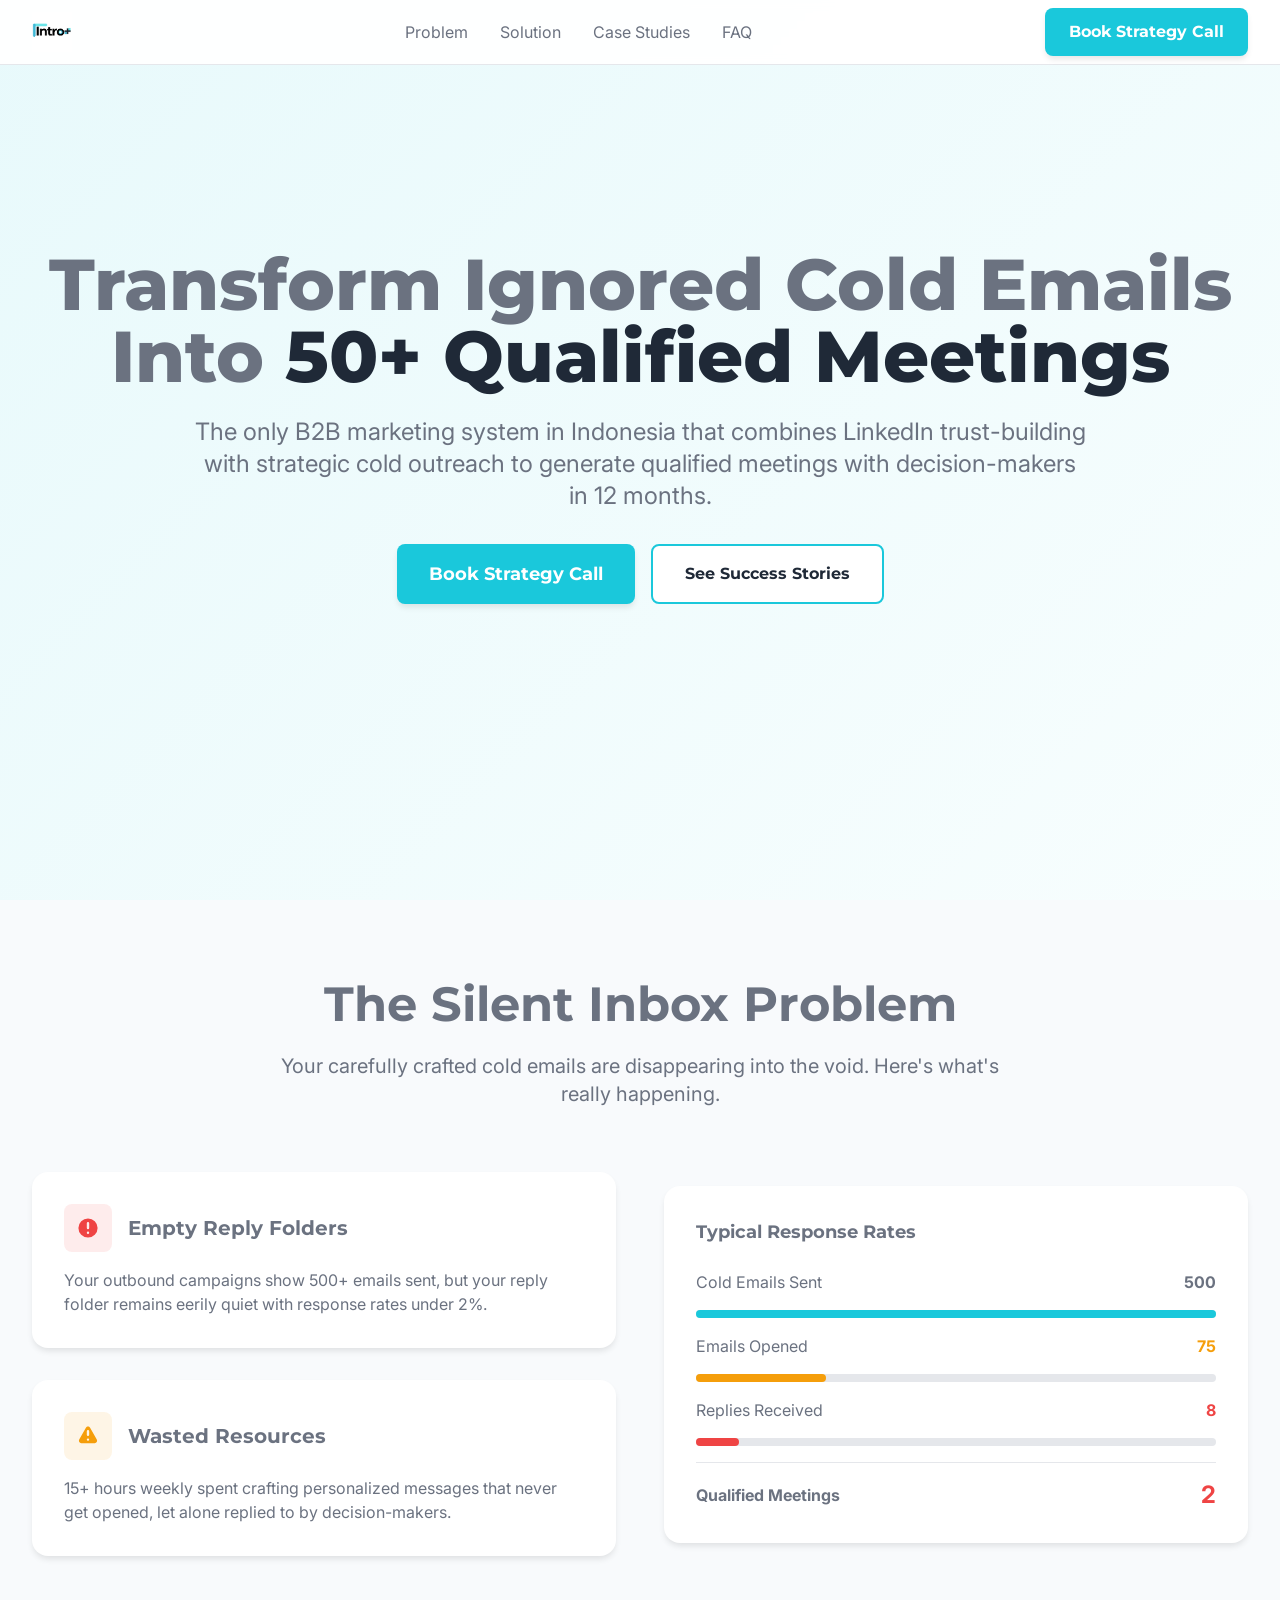
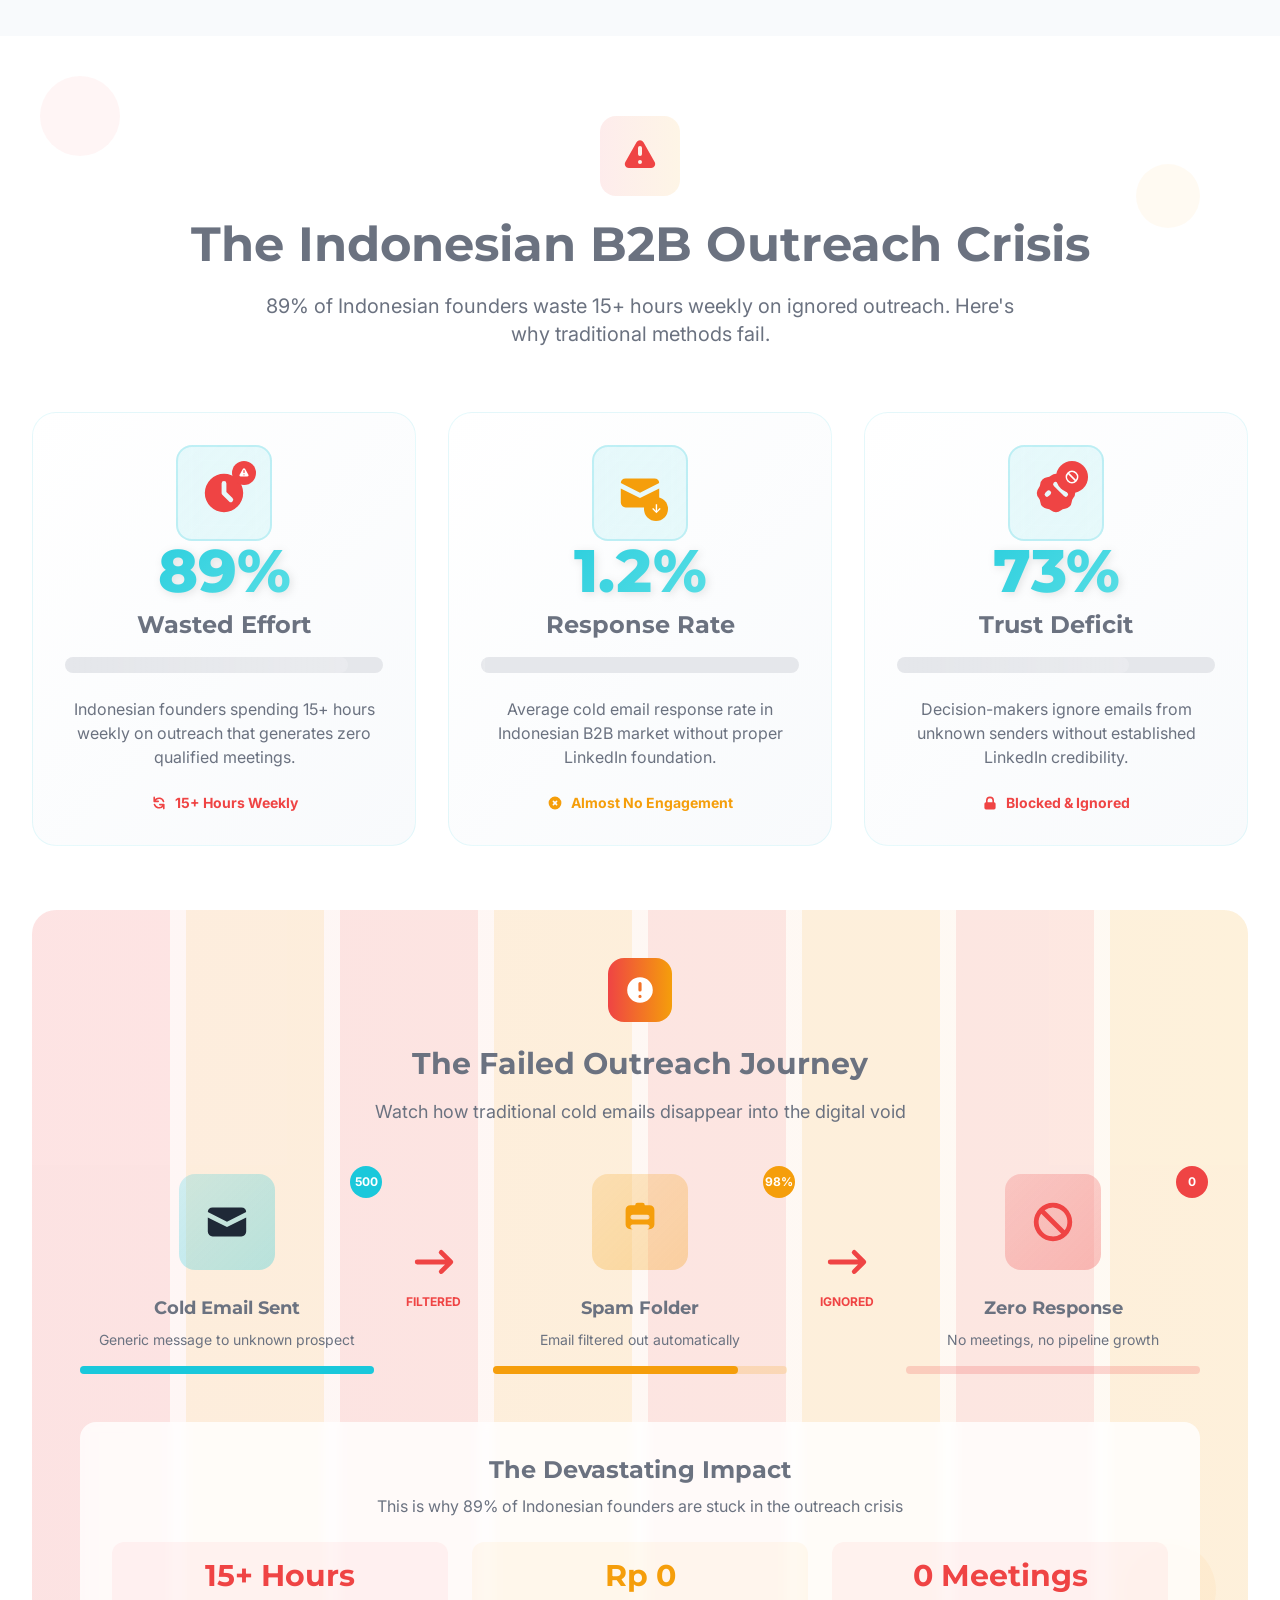
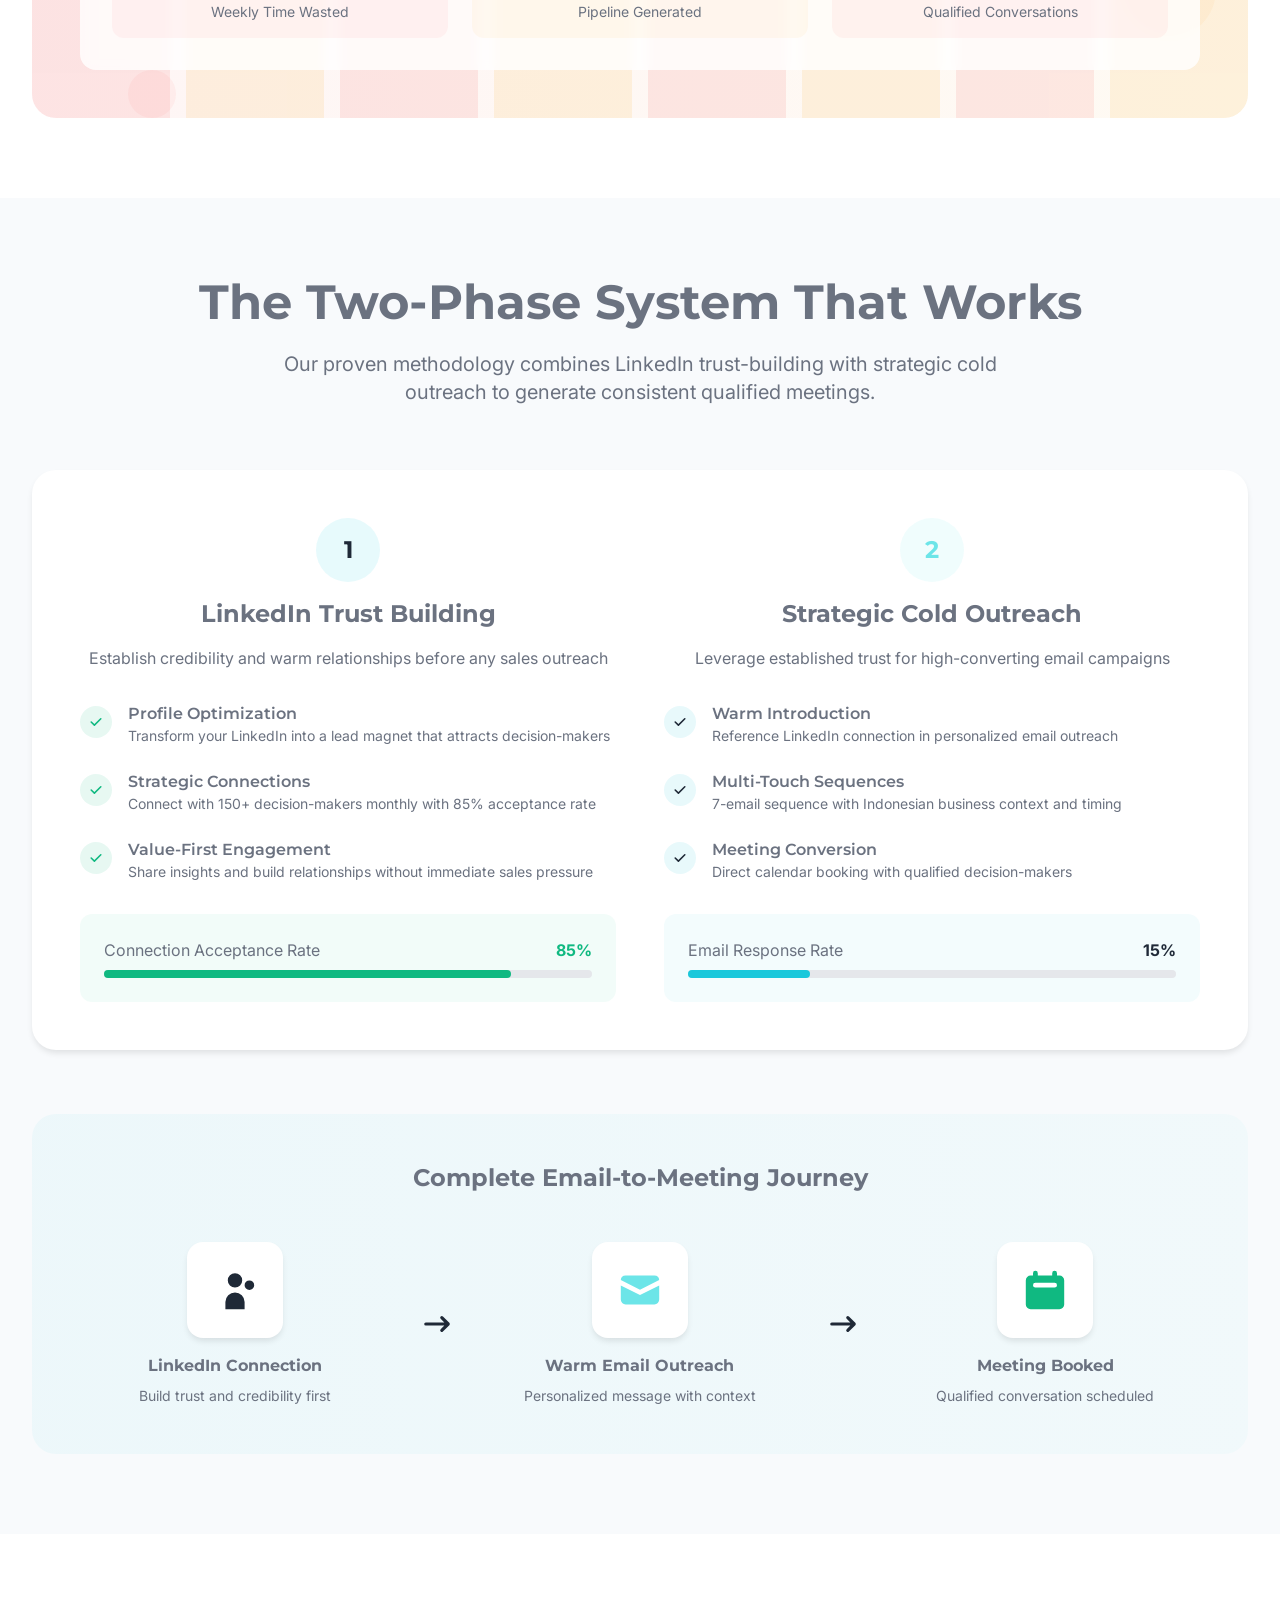
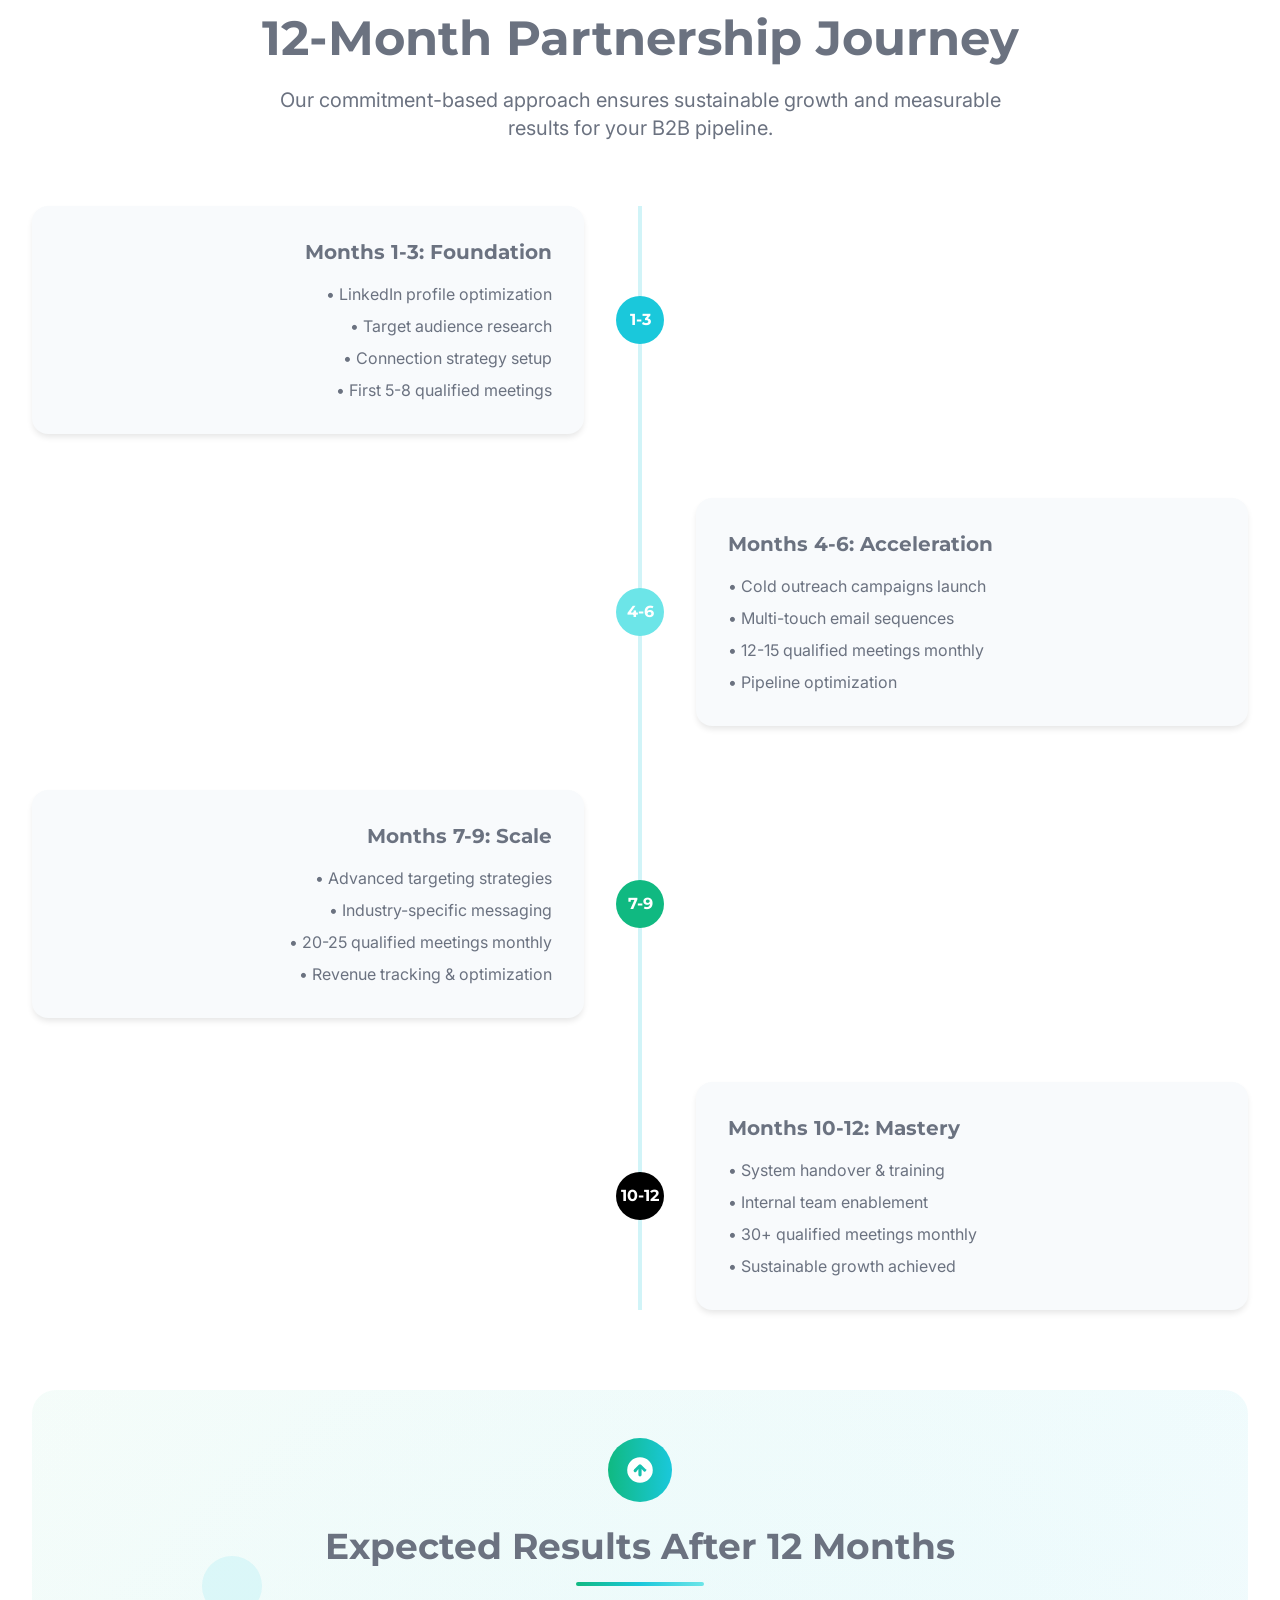
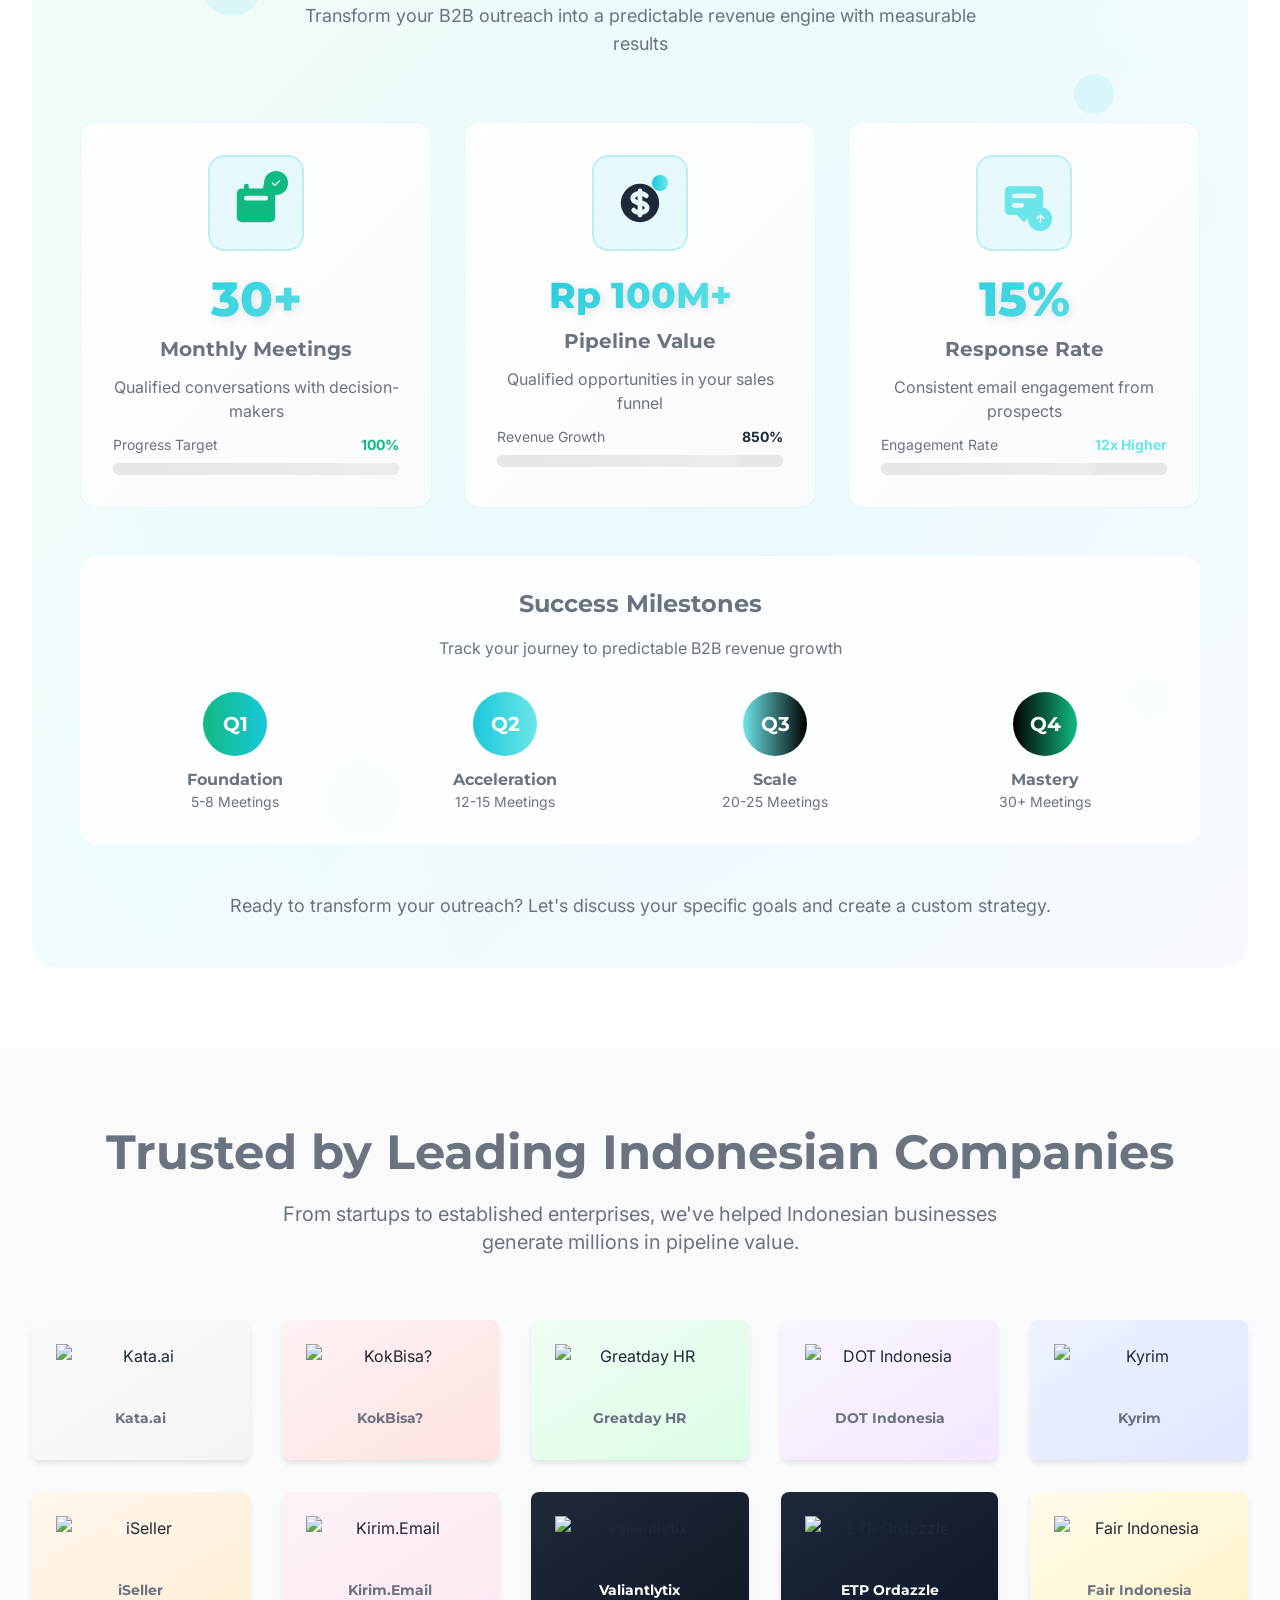
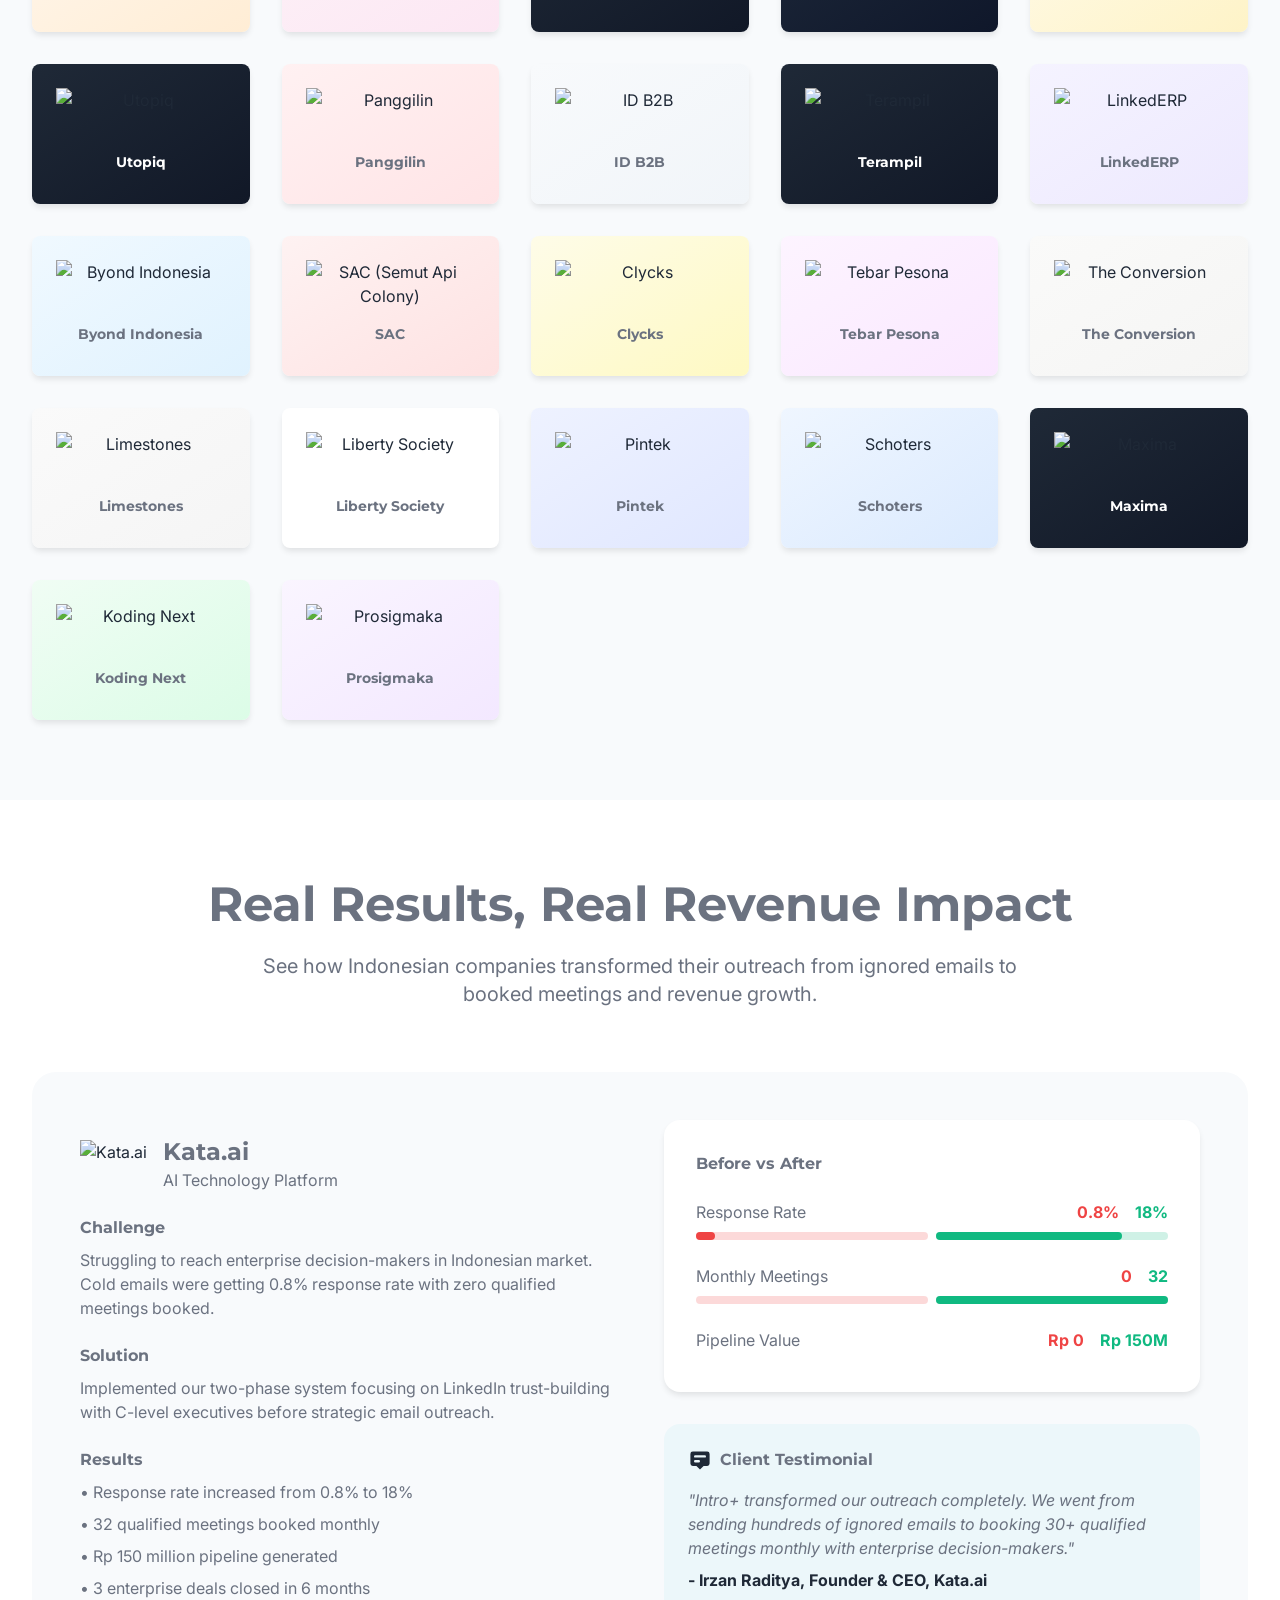
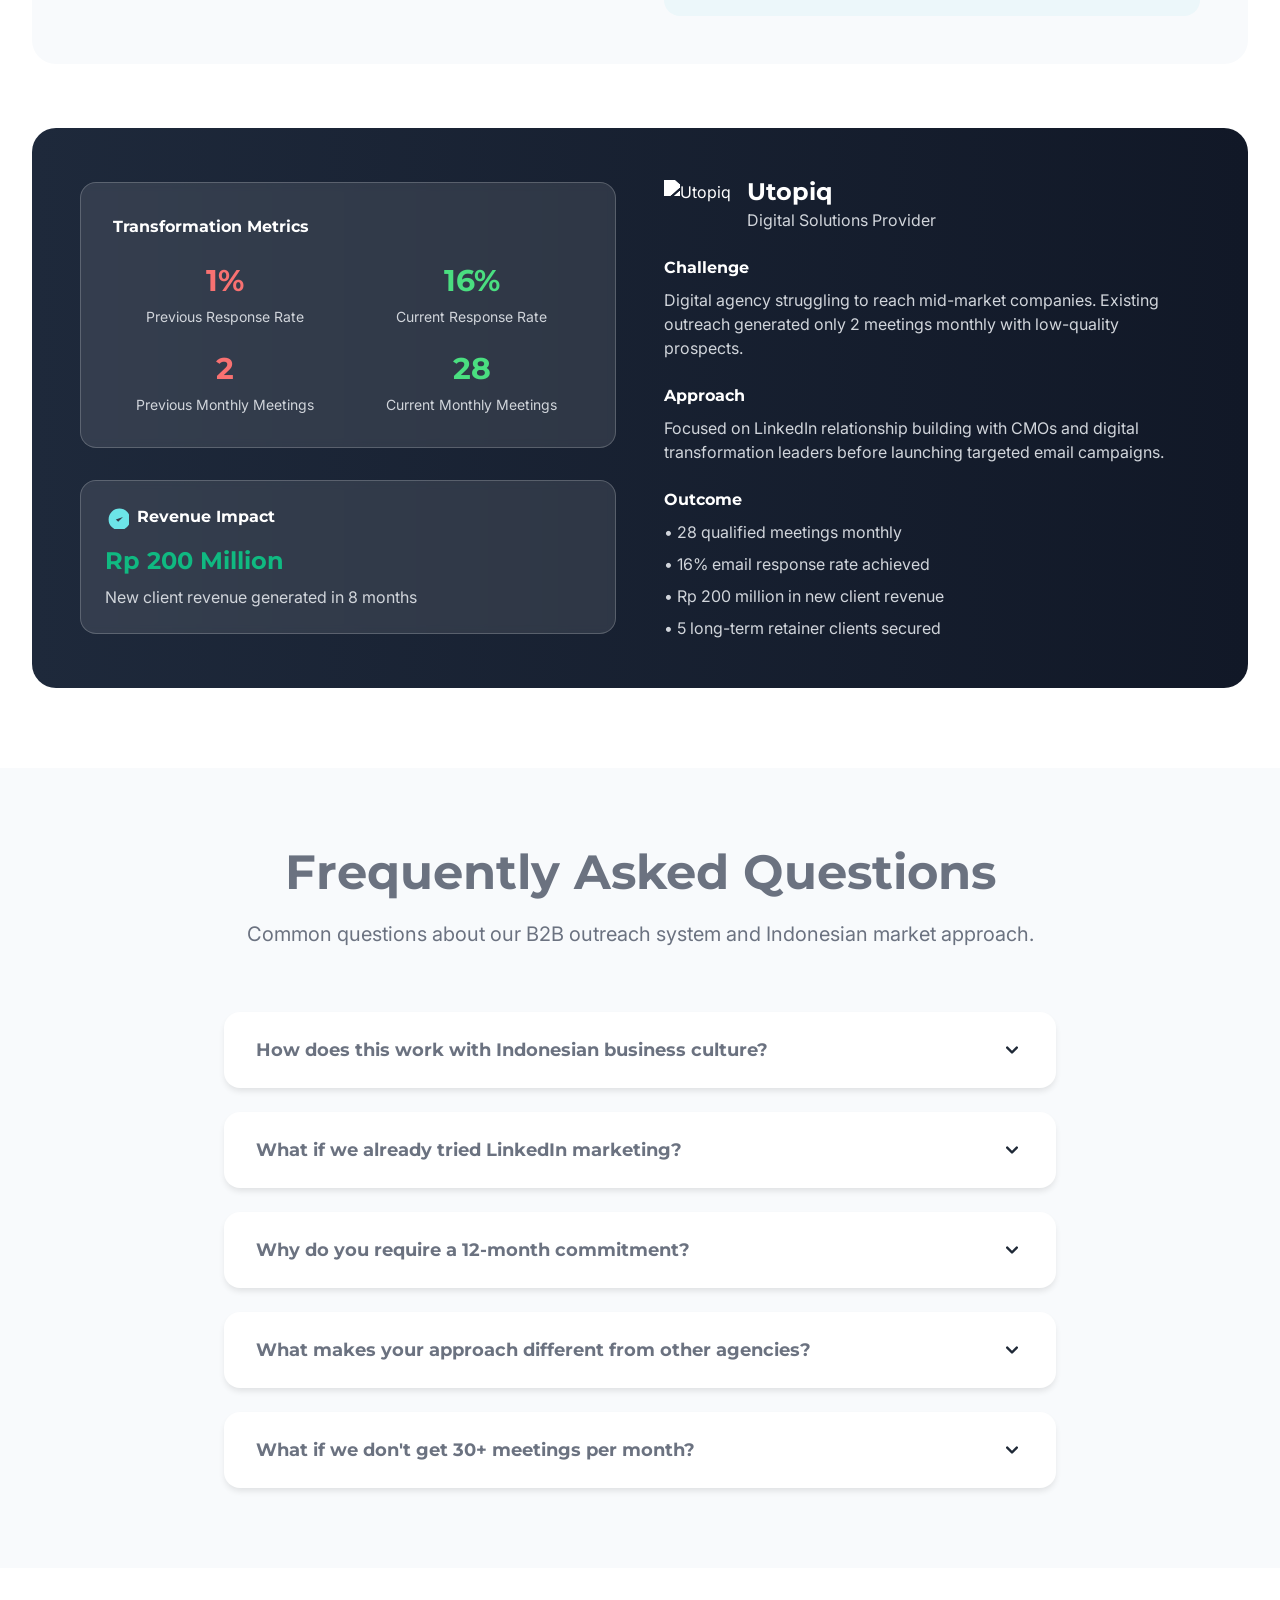
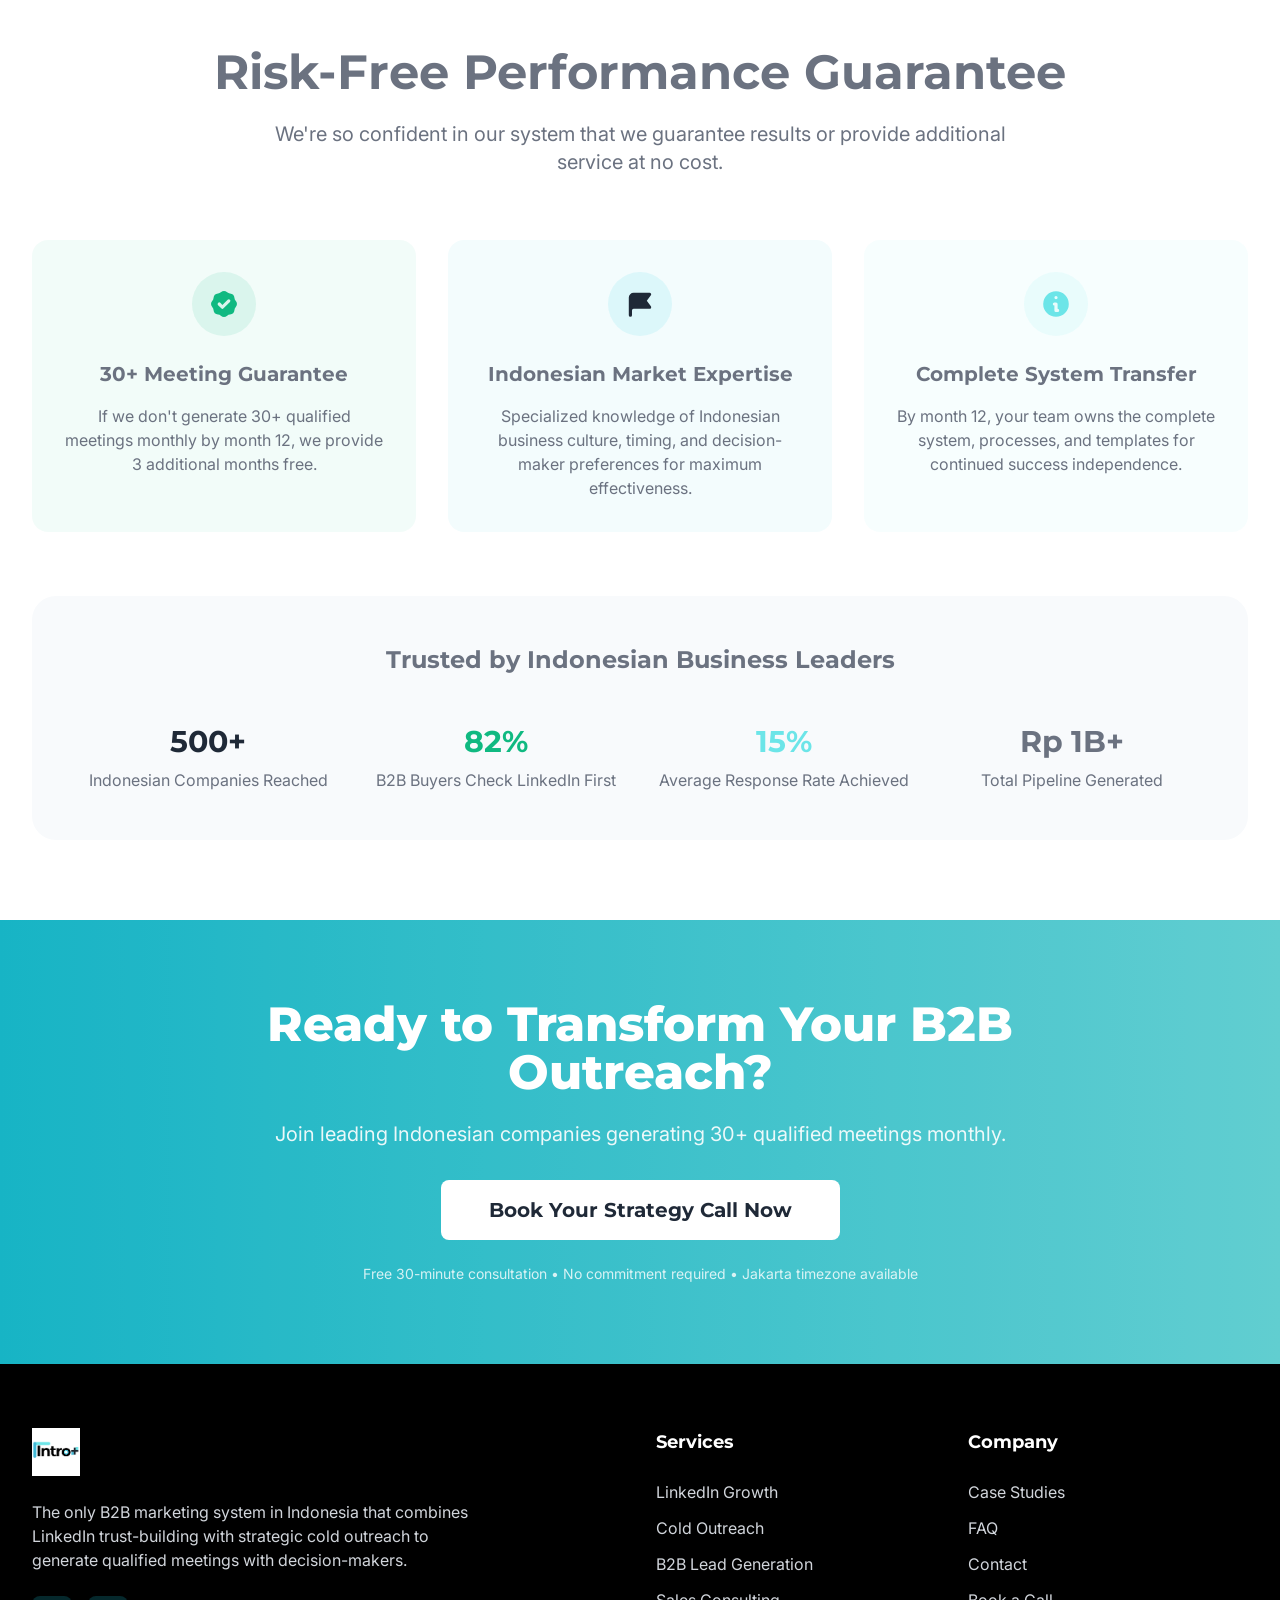
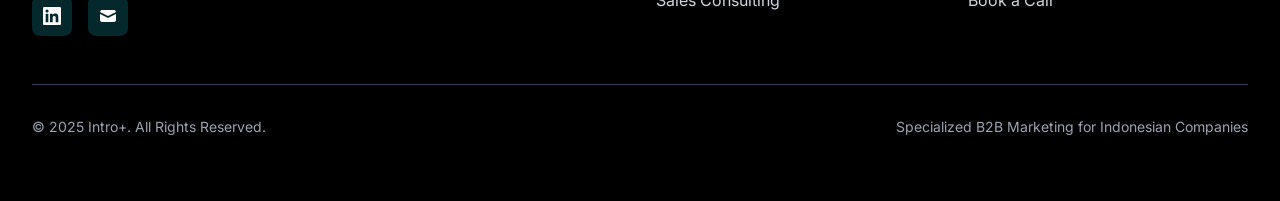
==== commit 61715c85: "Latest code updated" ====
--- a/index.html
+++ b/index.html
@@ -16,5 +16,6 @@
         <h1>Redirecting to Intro+ B2B Outbound Landing Page...</h1>
         <p>If you are not redirected automatically, <a href="pages/landing_page.html">click here</a>.</p>
     </div>
+<script id="dhws-dataInjector" src="/public/dhws-data-injector.js"></script>
 </body>
 </html>
--- a/css/main.css
+++ b/css/main.css
@@ -599,6 +599,10 @@
   box-shadow: var(--shadow-default);
 }
 
+.pointer-events-none{
+  pointer-events: none;
+}
+
 .static{
   position: static;
 }
@@ -639,8 +643,12 @@
   top: -0.5rem;
 }
 
-.bottom-0{
-  bottom: 0px;
+.bottom-20{
+  bottom: 5rem;
+}
+
+.bottom-40{
+  bottom: 10rem;
 }
 
 .left-0{
@@ -651,12 +659,36 @@
   left: 50%;
 }
 
+.left-10{
+  left: 2.5rem;
+}
+
+.left-32{
+  left: 8rem;
+}
+
 .right-0{
   right: 0px;
 }
 
+.right-16{
+  right: 4rem;
+}
+
+.right-20{
+  right: 5rem;
+}
+
 .top-0{
   top: 0px;
+}
+
+.top-10{
+  top: 2.5rem;
+}
+
+.top-32{
+  top: 8rem;
 }
 
 .z-10{
@@ -716,10 +748,6 @@
   margin-left: 2.5rem;
 }
 
-.ml-3{
-  margin-left: 0.75rem;
-}
-
 .ml-4{
   margin-left: 1rem;
 }
@@ -955,20 +983,34 @@
   animation: pulse 2s cubic-bezier(0.4, 0, 0.6, 1) infinite;
 }
 
+@keyframes spin{
+  to{
+    transform: rotate(360deg);
+  }
+}
+
+.animate-spin{
+  animation: spin 1s linear infinite;
+}
+
 .cursor-pointer{
   cursor: pointer;
 }
 
+.grid-cols-1{
+  grid-template-columns: repeat(1, minmax(0, 1fr));
+}
+
 .grid-cols-2{
   grid-template-columns: repeat(2, minmax(0, 1fr));
 }
 
+.grid-cols-8{
+  grid-template-columns: repeat(8, minmax(0, 1fr));
+}
+
 .flex-col{
   flex-direction: column;
-}
-
-.flex-wrap{
-  flex-wrap: wrap;
 }
 
 .items-start{
@@ -1101,6 +1143,10 @@
   border-top-width: 1px;
 }
 
+.border-error\/10{
+  border-color: rgb(239 68 68 / 0.1);
+}
+
 .border-gray-200{
   --tw-border-opacity: 1;
   border-color: rgb(229 231 235 / var(--tw-border-opacity, 1));
@@ -1116,6 +1162,14 @@
   border-color: rgb(26 200 219 / var(--tw-border-opacity, 1));
 }
 
+.border-warning\/10{
+  border-color: rgb(245 158 11 / 0.1);
+}
+
+.border-white\/20{
+  border-color: rgb(255 255 255 / 0.2);
+}
+
 .bg-accent{
   --tw-bg-opacity: 1;
   background-color: rgb(108 229 232 / var(--tw-bg-opacity, 1));
@@ -1146,6 +1200,10 @@
   background-color: rgb(239 68 68 / 0.2);
 }
 
+.bg-error\/5{
+  background-color: rgb(239 68 68 / 0.05);
+}
+
 .bg-gray-200{
   --tw-bg-opacity: 1;
   background-color: rgb(229 231 235 / var(--tw-bg-opacity, 1));
@@ -1204,6 +1262,14 @@
   background-color: rgb(245 158 11 / 0.1);
 }
 
+.bg-warning\/20{
+  background-color: rgb(245 158 11 / 0.2);
+}
+
+.bg-warning\/5{
+  background-color: rgb(245 158 11 / 0.05);
+}
+
 .bg-white{
   --tw-bg-opacity: 1;
   background-color: rgb(255 255 255 / var(--tw-bg-opacity, 1));
@@ -1213,16 +1279,8 @@
   background-color: rgb(255 255 255 / 0.1);
 }
 
-.bg-white\/20{
-  background-color: rgb(255 255 255 / 0.2);
-}
-
 .bg-white\/80{
   background-color: rgb(255 255 255 / 0.8);
-}
-
-.bg-white\/90{
-  background-color: rgb(255 255 255 / 0.9);
 }
 
 .bg-white\/95{
@@ -1255,6 +1313,24 @@
   --tw-gradient-stops: var(--tw-gradient-from), var(--tw-gradient-to);
 }
 
+.from-error{
+  --tw-gradient-from: #ef4444 var(--tw-gradient-from-position);
+  --tw-gradient-to: rgb(239 68 68 / 0) var(--tw-gradient-to-position);
+  --tw-gradient-stops: var(--tw-gradient-from), var(--tw-gradient-to);
+}
+
+.from-error\/10{
+  --tw-gradient-from: rgb(239 68 68 / 0.1) var(--tw-gradient-from-position);
+  --tw-gradient-to: rgb(239 68 68 / 0) var(--tw-gradient-to-position);
+  --tw-gradient-stops: var(--tw-gradient-from), var(--tw-gradient-to);
+}
+
+.from-error\/20{
+  --tw-gradient-from: rgb(239 68 68 / 0.2) var(--tw-gradient-from-position);
+  --tw-gradient-to: rgb(239 68 68 / 0) var(--tw-gradient-to-position);
+  --tw-gradient-stops: var(--tw-gradient-from), var(--tw-gradient-to);
+}
+
 .from-error\/5{
   --tw-gradient-from: rgb(239 68 68 / 0.05) var(--tw-gradient-from-position);
   --tw-gradient-to: rgb(239 68 68 / 0) var(--tw-gradient-to-position);
@@ -1315,6 +1391,12 @@
   --tw-gradient-stops: var(--tw-gradient-from), var(--tw-gradient-to);
 }
 
+.from-primary\/20{
+  --tw-gradient-from: rgb(26 200 219 / 0.2) var(--tw-gradient-from-position);
+  --tw-gradient-to: rgb(26 200 219 / 0) var(--tw-gradient-to-position);
+  --tw-gradient-stops: var(--tw-gradient-from), var(--tw-gradient-to);
+}
+
 .from-primary\/5{
   --tw-gradient-from: rgb(26 200 219 / 0.05) var(--tw-gradient-from-position);
   --tw-gradient-to: rgb(26 200 219 / 0) var(--tw-gradient-to-position);
@@ -1351,12 +1433,6 @@
   --tw-gradient-stops: var(--tw-gradient-from), var(--tw-gradient-to);
 }
 
-.from-slate-100{
-  --tw-gradient-from: #f1f5f9 var(--tw-gradient-from-position);
-  --tw-gradient-to: rgb(241 245 249 / 0) var(--tw-gradient-to-position);
-  --tw-gradient-stops: var(--tw-gradient-from), var(--tw-gradient-to);
-}
-
 .from-slate-50{
   --tw-gradient-from: #f8fafc var(--tw-gradient-from-position);
   --tw-gradient-to: rgb(248 250 252 / 0) var(--tw-gradient-to-position);
@@ -1381,48 +1457,45 @@
   --tw-gradient-stops: var(--tw-gradient-from), var(--tw-gradient-to);
 }
 
-.from-surface{
-  --tw-gradient-from: #f8fafc var(--tw-gradient-from-position);
-  --tw-gradient-to: rgb(248 250 252 / 0) var(--tw-gradient-to-position);
-  --tw-gradient-stops: var(--tw-gradient-from), var(--tw-gradient-to);
-}
-
 .from-violet-50{
   --tw-gradient-from: #f5f3ff var(--tw-gradient-from-position);
   --tw-gradient-to: rgb(245 243 255 / 0) var(--tw-gradient-to-position);
   --tw-gradient-stops: var(--tw-gradient-from), var(--tw-gradient-to);
 }
 
+.from-warning{
+  --tw-gradient-from: #f59e0b var(--tw-gradient-from-position);
+  --tw-gradient-to: rgb(245 158 11 / 0) var(--tw-gradient-to-position);
+  --tw-gradient-stops: var(--tw-gradient-from), var(--tw-gradient-to);
+}
+
+.from-warning\/20{
+  --tw-gradient-from: rgb(245 158 11 / 0.2) var(--tw-gradient-from-position);
+  --tw-gradient-to: rgb(245 158 11 / 0) var(--tw-gradient-to-position);
+  --tw-gradient-stops: var(--tw-gradient-from), var(--tw-gradient-to);
+}
+
+.from-white{
+  --tw-gradient-from: #fff var(--tw-gradient-from-position);
+  --tw-gradient-to: rgb(255 255 255 / 0) var(--tw-gradient-to-position);
+  --tw-gradient-stops: var(--tw-gradient-from), var(--tw-gradient-to);
+}
+
 .from-yellow-50{
   --tw-gradient-from: #fefce8 var(--tw-gradient-from-position);
   --tw-gradient-to: rgb(254 252 232 / 0) var(--tw-gradient-to-position);
   --tw-gradient-stops: var(--tw-gradient-from), var(--tw-gradient-to);
 }
 
-.from-zinc-50{
-  --tw-gradient-from: #fafafa var(--tw-gradient-from-position);
-  --tw-gradient-to: rgb(250 250 250 / 0) var(--tw-gradient-to-position);
-  --tw-gradient-stops: var(--tw-gradient-from), var(--tw-gradient-to);
-}
-
 .via-primary{
   --tw-gradient-to: rgb(26 200 219 / 0)  var(--tw-gradient-to-position);
   --tw-gradient-stops: var(--tw-gradient-from), #1ac8db var(--tw-gradient-via-position), var(--tw-gradient-to);
 }
 
-.via-white{
-  --tw-gradient-to: rgb(255 255 255 / 0)  var(--tw-gradient-to-position);
-  --tw-gradient-stops: var(--tw-gradient-from), #fff var(--tw-gradient-via-position), var(--tw-gradient-to);
-}
-
 .to-accent{
   --tw-gradient-to: #6ce5e8 var(--tw-gradient-to-position);
 }
 
-.to-accent\/10{
-  --tw-gradient-to: rgb(108 229 232 / 0.1) var(--tw-gradient-to-position);
-}
-
 .to-accent\/5{
   --tw-gradient-to: rgb(108 229 232 / 0.05) var(--tw-gradient-to-position);
 }
@@ -1435,6 +1508,14 @@
   --tw-gradient-to: #dbeafe var(--tw-gradient-to-position);
 }
 
+.to-error\/30{
+  --tw-gradient-to: rgb(239 68 68 / 0.3) var(--tw-gradient-to-position);
+}
+
+.to-error\/5{
+  --tw-gradient-to: rgb(239 68 68 / 0.05) var(--tw-gradient-to-position);
+}
+
 .to-fuchsia-100{
   --tw-gradient-to: #fae8ff var(--tw-gradient-to-position);
 }
@@ -1471,6 +1552,10 @@
   --tw-gradient-to: #1ac8db var(--tw-gradient-to-position);
 }
 
+.to-primary\/30{
+  --tw-gradient-to: rgb(26 200 219 / 0.3) var(--tw-gradient-to-position);
+}
+
 .to-purple-100{
   --tw-gradient-to: #f3e8ff var(--tw-gradient-to-position);
 }
@@ -1479,6 +1564,10 @@
   --tw-gradient-to: #fee2e2 var(--tw-gradient-to-position);
 }
 
+.to-red-600{
+  --tw-gradient-to: #dc2626 var(--tw-gradient-to-position);
+}
+
 .to-rose-100{
   --tw-gradient-to: #ffe4e6 var(--tw-gradient-to-position);
 }
@@ -1511,6 +1600,18 @@
   --tw-gradient-to: #ede9fe var(--tw-gradient-to-position);
 }
 
+.to-warning{
+  --tw-gradient-to: #f59e0b var(--tw-gradient-to-position);
+}
+
+.to-warning\/10{
+  --tw-gradient-to: rgb(245 158 11 / 0.1) var(--tw-gradient-to-position);
+}
+
+.to-warning\/30{
+  --tw-gradient-to: rgb(245 158 11 / 0.3) var(--tw-gradient-to-position);
+}
+
 .to-warning\/5{
   --tw-gradient-to: rgb(245 158 11 / 0.05) var(--tw-gradient-to-position);
 }
@@ -1519,8 +1620,8 @@
   --tw-gradient-to: #fef9c3 var(--tw-gradient-to-position);
 }
 
-.to-zinc-100{
-  --tw-gradient-to: #f4f4f5 var(--tw-gradient-to-position);
+.to-yellow-600{
+  --tw-gradient-to: #ca8a04 var(--tw-gradient-to-position);
 }
 
 .object-contain{
@@ -1532,8 +1633,8 @@
   padding: 3rem;
 }
 
-.p-3{
-  padding: 0.75rem;
+.p-4{
+  padding: 1rem;
 }
 
 .p-6{
@@ -1639,6 +1740,11 @@
   line-height: 1;
 }
 
+.text-6xl{
+  font-size: 3.75rem;
+  line-height: 1;
+}
+
 .text-lg{
   font-size: 1.125rem;
   line-height: 1.75rem;
@@ -1667,10 +1773,6 @@
   font-weight: 800;
 }
 
-.font-medium{
-  font-weight: 500;
-}
-
 .font-semibold{
   font-weight: 600;
 }
@@ -1707,11 +1809,21 @@
   color: rgb(156 163 175 / var(--tw-text-opacity, 1));
 }
 
+.text-green-400{
+  --tw-text-opacity: 1;
+  color: rgb(74 222 128 / var(--tw-text-opacity, 1));
+}
+
 .text-primary{
   --tw-text-opacity: 1;
   color: rgb(26 200 219 / var(--tw-text-opacity, 1));
 }
 
+.text-red-400{
+  --tw-text-opacity: 1;
+  color: rgb(248 113 113 / var(--tw-text-opacity, 1));
+}
+
 .text-secondary{
   --tw-text-opacity: 1;
   color: rgb(0 0 0 / var(--tw-text-opacity, 1));
@@ -1742,8 +1854,8 @@
   color: rgb(255 255 255 / var(--tw-text-opacity, 1));
 }
 
-.opacity-70{
-  opacity: 0.7;
+.opacity-10{
+  opacity: 0.1;
 }
 
 .opacity-80{
@@ -1759,8 +1871,18 @@
   filter: var(--tw-blur) var(--tw-brightness) var(--tw-contrast) var(--tw-grayscale) var(--tw-hue-rotate) var(--tw-invert) var(--tw-saturate) var(--tw-sepia) var(--tw-drop-shadow);
 }
 
+.brightness-0{
+  --tw-brightness: brightness(0);
+  filter: var(--tw-blur) var(--tw-brightness) var(--tw-contrast) var(--tw-grayscale) var(--tw-hue-rotate) var(--tw-invert) var(--tw-saturate) var(--tw-sepia) var(--tw-drop-shadow);
+}
+
 .drop-shadow{
   --tw-drop-shadow: drop-shadow(0 1px 2px rgb(0 0 0 / 0.1)) drop-shadow(0 1px 1px rgb(0 0 0 / 0.06));
+  filter: var(--tw-blur) var(--tw-brightness) var(--tw-contrast) var(--tw-grayscale) var(--tw-hue-rotate) var(--tw-invert) var(--tw-saturate) var(--tw-sepia) var(--tw-drop-shadow);
+}
+
+.invert{
+  --tw-invert: invert(100%);
   filter: var(--tw-blur) var(--tw-brightness) var(--tw-contrast) var(--tw-grayscale) var(--tw-hue-rotate) var(--tw-invert) var(--tw-saturate) var(--tw-sepia) var(--tw-drop-shadow);
 }
 
@@ -1873,23 +1995,12 @@
   --shadow-default: 0 4px 6px -1px rgba(0, 0, 0, 0.1);
 }
 
-.hover\:rotate-6:hover{
-  --tw-rotate: 6deg;
-  transform: translate(var(--tw-translate-x), var(--tw-translate-y)) rotate(var(--tw-rotate)) skewX(var(--tw-skew-x)) skewY(var(--tw-skew-y)) scaleX(var(--tw-scale-x)) scaleY(var(--tw-scale-y));
-}
-
 .hover\:scale-105:hover{
   --tw-scale-x: 1.05;
   --tw-scale-y: 1.05;
   transform: translate(var(--tw-translate-x), var(--tw-translate-y)) rotate(var(--tw-rotate)) skewX(var(--tw-skew-x)) skewY(var(--tw-skew-y)) scaleX(var(--tw-scale-x)) scaleY(var(--tw-scale-y));
 }
 
-.hover\:scale-110:hover{
-  --tw-scale-x: 1.1;
-  --tw-scale-y: 1.1;
-  transform: translate(var(--tw-translate-x), var(--tw-translate-y)) rotate(var(--tw-rotate)) skewX(var(--tw-skew-x)) skewY(var(--tw-skew-y)) scaleX(var(--tw-scale-x)) scaleY(var(--tw-scale-y));
-}
-
 .hover\:bg-primary:hover{
   --tw-bg-opacity: 1;
   background-color: rgb(26 200 219 / var(--tw-bg-opacity, 1));
@@ -1903,10 +2014,6 @@
 .hover\:text-white:hover{
   --tw-text-opacity: 1;
   color: rgb(255 255 255 / var(--tw-text-opacity, 1));
-}
-
-.hover\:opacity-100:hover{
-  opacity: 1;
 }
 
 .hover\:shadow-2xl:hover{
